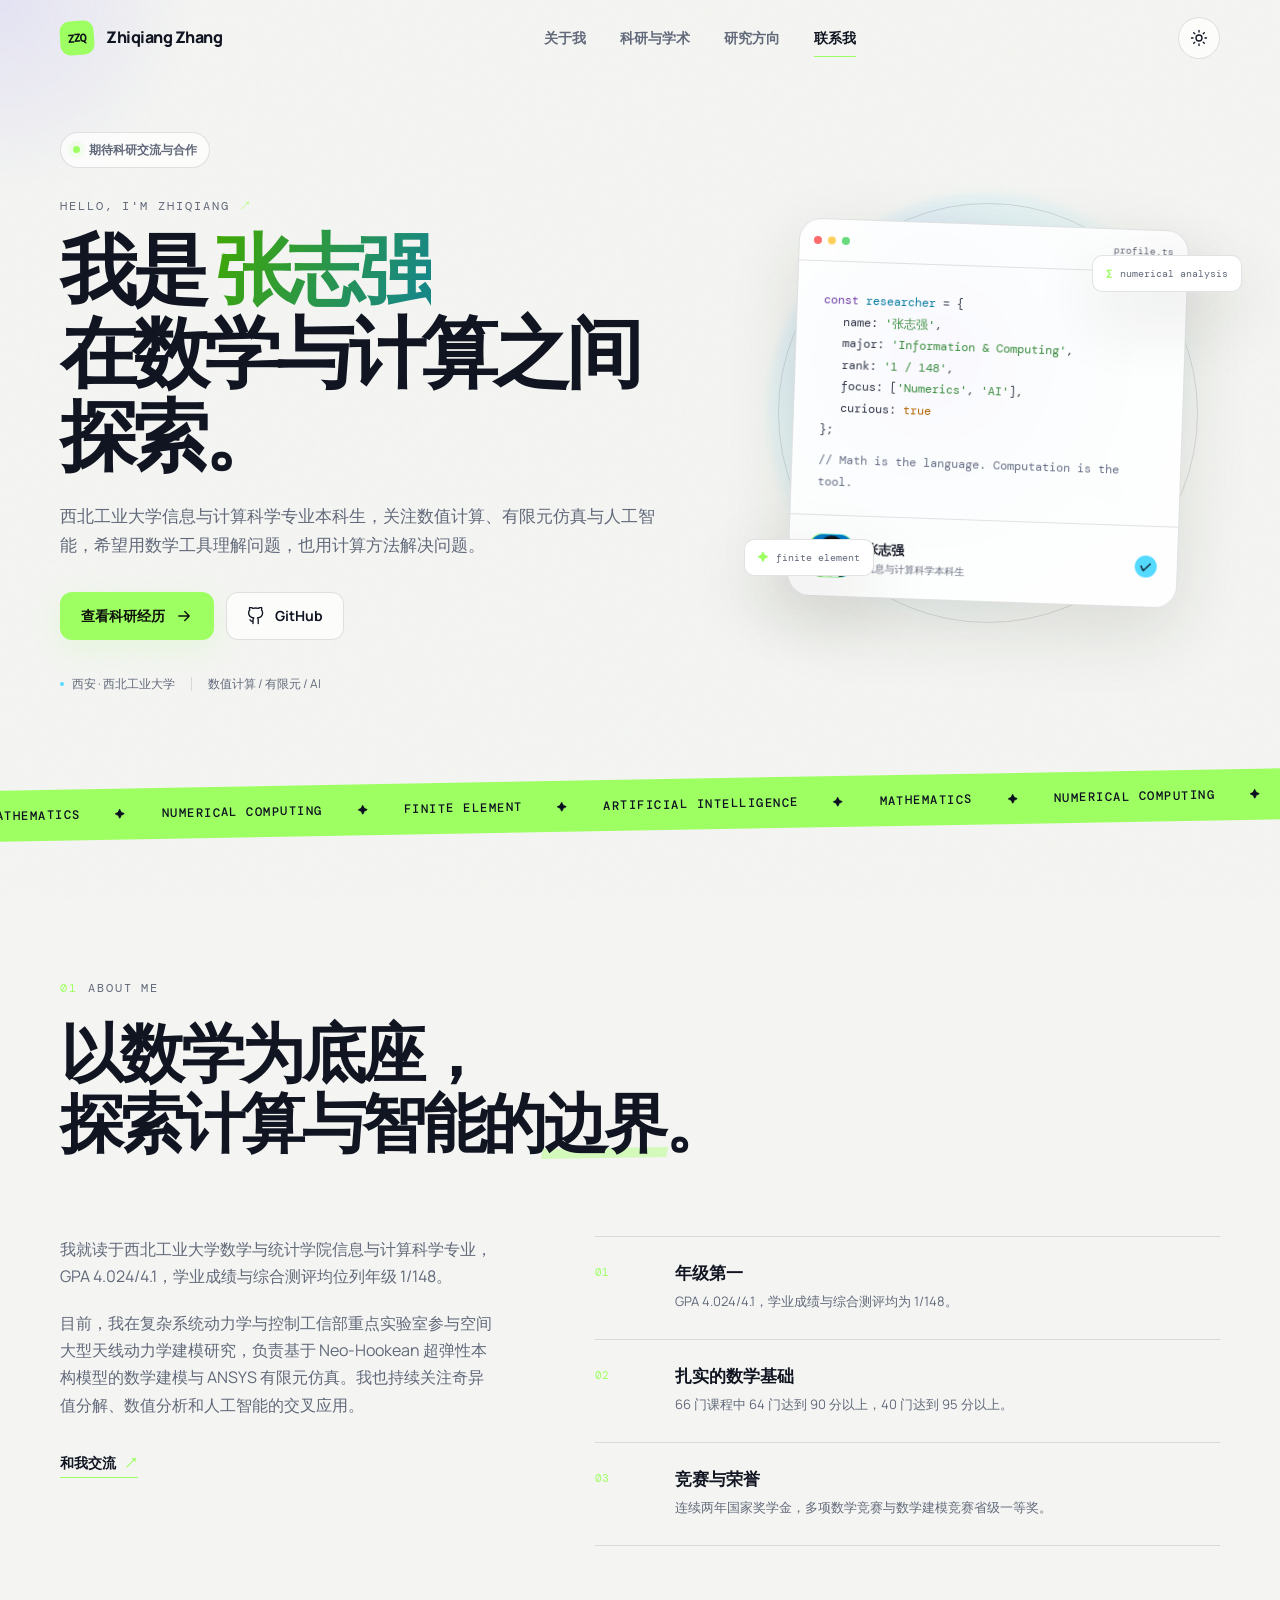
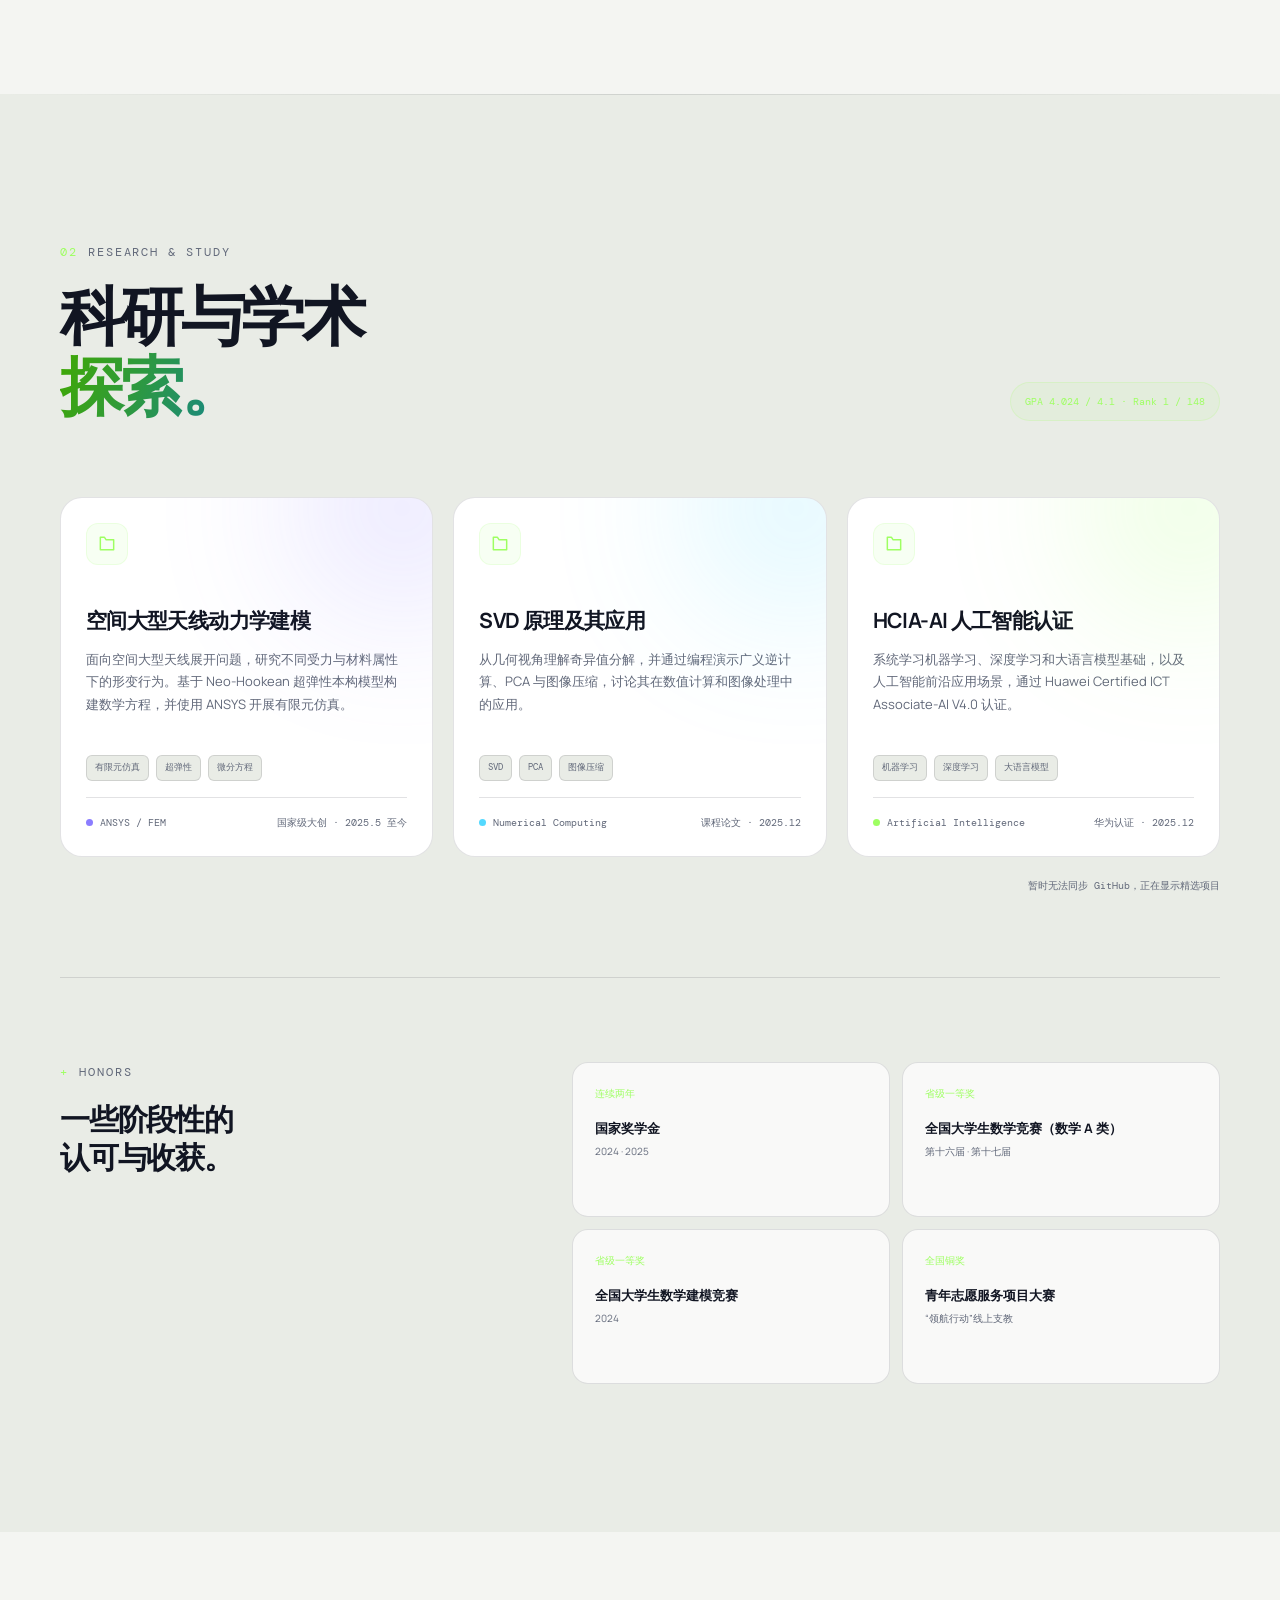
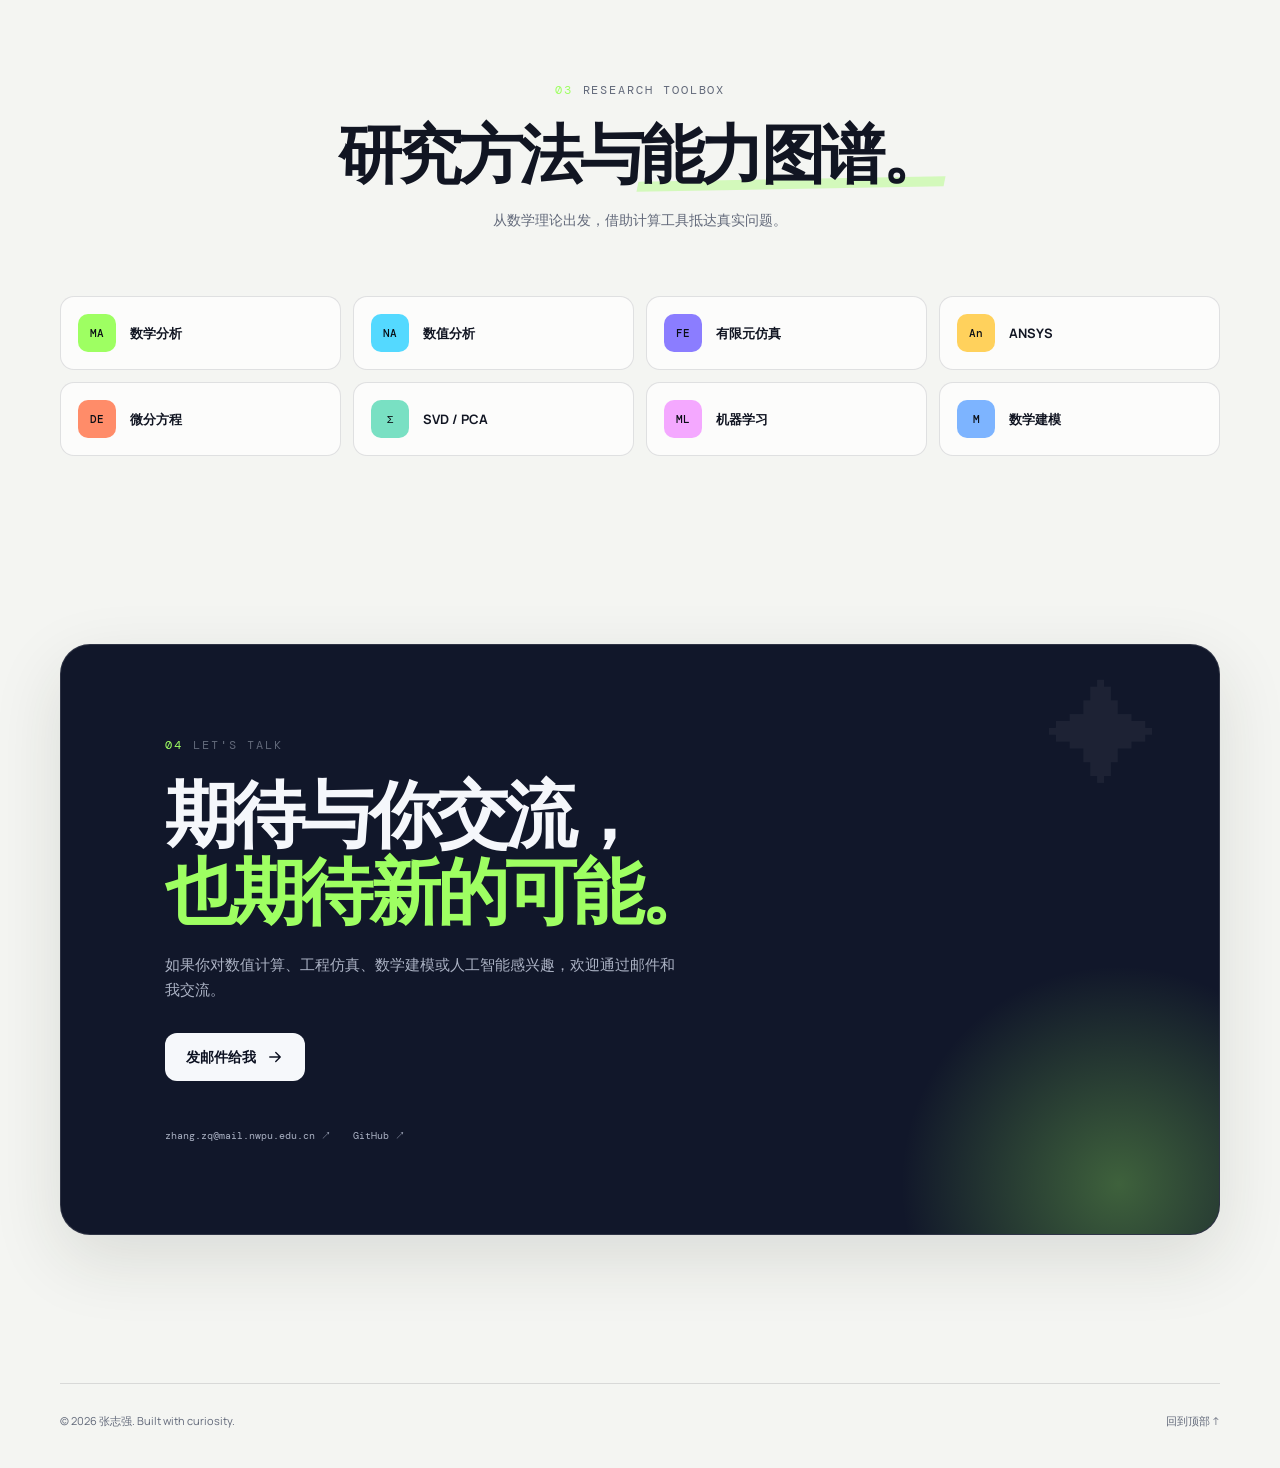
==== standalone.html @ 304f9591 "Create personal GitHub Pages site" ====
<!doctype html>
<html lang="zh-CN">
  <head>
    <meta charset="UTF-8" />
    <meta name="viewport" content="width=device-width, initial-scale=1.0, viewport-fit=cover" />
    <meta name="description" content="开发者个人主页与开源项目展示" />
    <meta name="theme-color" content="#0b1020" />
    <meta name="apple-mobile-web-app-capable" content="yes" />
    <meta name="apple-mobile-web-app-status-bar-style" content="black-translucent" />
    <meta name="apple-mobile-web-app-title" content="张志强" />
    <title>你的名字 · Developer</title>
    <link rel="icon" href="[data-uri]" type="image/svg+xml" />
    <link rel="apple-touch-icon" href="[data-uri]" />
    <link rel="preconnect" href="https://fonts.googleapis.com" />
    <link rel="preconnect" href="https://fonts.gstatic.com" crossorigin />
    <link
      href="https://fonts.googleapis.com/css2?family=DM+Mono:wght@400;500&family=Manrope:wght@400;500;600;700;800&display=swap"
      rel="stylesheet"
    />
    <style>
:root {
  --bg: #090c16;
  --bg-soft: #0e1220;
  --surface: rgba(19, 24, 41, 0.72);
  --surface-solid: #131829;
  --surface-hover: #191f34;
  --text: #f4f6fb;
  --muted: #959db1;
  --line: rgba(255, 255, 255, 0.1);
  --accent: #9eff62;
  --accent-2: #8b7dff;
  --accent-3: #54d9ff;
  --header: rgba(9, 12, 22, 0.76);
  --shadow: 0 24px 70px rgba(0, 0, 0, 0.34);
  --radius: 22px;
  --font: "Manrope", "PingFang SC", "Microsoft YaHei", sans-serif;
  --mono: "DM Mono", "SFMono-Regular", Consolas, monospace;
}

html[data-theme="light"] {
  --bg: #f4f5f2;
  --bg-soft: #e9ece6;
  --surface: rgba(255, 255, 255, 0.7);
  --surface-solid: #fff;
  --surface-hover: #f7f8f5;
  --text: #111522;
  --muted: #62697a;
  --line: rgba(17, 21, 34, 0.12);
  --header: rgba(244, 245, 242, 0.8);
  --shadow: 0 24px 70px rgba(29, 38, 28, 0.12);
}

* {
  box-sizing: border-box;
}

html {
  scroll-behavior: smooth;
  scroll-padding-top: 90px;
}

body {
  margin: 0;
  min-height: 100vh;
  min-height: 100dvh;
  color: var(--text);
  background: var(--bg);
  font-family: var(--font);
  line-height: 1.7;
  overflow-x: hidden;
  transition: background 0.35s ease, color 0.35s ease;
}

::selection {
  color: #0a0d13;
  background: var(--accent);
}

a {
  color: inherit;
  text-decoration: none;
}

button,
a {
  -webkit-tap-highlight-color: transparent;
  touch-action: manipulation;
}

button {
  font: inherit;
}

svg {
  fill: none;
  stroke: currentColor;
  stroke-linecap: round;
  stroke-linejoin: round;
  stroke-width: 1.8;
}

.shell {
  width: min(1160px, calc(100% - 48px));
  margin-inline: auto;
}

.sr-only {
  position: absolute;
  width: 1px;
  height: 1px;
  padding: 0;
  margin: -1px;
  overflow: hidden;
  clip: rect(0, 0, 0, 0);
  white-space: nowrap;
  border: 0;
}

.skip-link {
  position: fixed;
  top: -100px;
  left: 20px;
  z-index: 999;
  padding: 10px 16px;
  color: #0b1020;
  background: var(--accent);
  border-radius: 8px;
  transition: top 0.2s;
}

.skip-link:focus {
  top: 20px;
}

.page-noise {
  position: fixed;
  z-index: -2;
  inset: 0;
  opacity: 0.025;
  pointer-events: none;
  background-image: url("data:image/svg+xml,%3Csvg viewBox='0 0 180 180' xmlns='http://www.w3.org/2000/svg'%3E%3Cfilter id='n'%3E%3CfeTurbulence type='fractalNoise' baseFrequency='.9' numOctaves='3' stitchTiles='stitch'/%3E%3C/filter%3E%3Crect width='100%25' height='100%25' filter='url(%23n)' opacity='.8'/%3E%3C/svg%3E");
}

.cursor-glow {
  position: fixed;
  z-index: -1;
  width: 420px;
  height: 420px;
  pointer-events: none;
  border-radius: 50%;
  opacity: 0.15;
  background: radial-gradient(circle, var(--accent-2), transparent 66%);
  filter: blur(8px);
  transform: translate(-50%, -50%);
  transition: opacity 0.3s;
}

.site-header {
  position: fixed;
  z-index: 100;
  top: 0;
  right: 0;
  left: 0;
  border-bottom: 1px solid transparent;
  transition: border 0.25s, background 0.25s, backdrop-filter 0.25s;
}

.site-header.scrolled {
  background: var(--header);
  border-color: var(--line);
  -webkit-backdrop-filter: blur(18px);
  backdrop-filter: blur(18px);
}

.nav {
  display: flex;
  align-items: center;
  height: calc(76px + env(safe-area-inset-top));
  padding-top: env(safe-area-inset-top);
}

.brand {
  display: inline-flex;
  gap: 12px;
  align-items: center;
  font-weight: 800;
  letter-spacing: -0.03em;
}

.brand-mark {
  display: grid;
  width: 34px;
  height: 34px;
  color: #0c1117;
  background: var(--accent);
  border-radius: 10px;
  place-items: center;
  font-family: var(--mono);
  font-size: 11px;
  letter-spacing: -0.07em;
  transform: rotate(-4deg);
}

.nav-links {
  display: flex;
  gap: 34px;
  margin: auto;
  color: var(--muted);
  font-size: 14px;
  font-weight: 600;
}

.nav-links a {
  position: relative;
  transition: color 0.2s;
}

.nav-links a::after {
  position: absolute;
  right: 0;
  bottom: -7px;
  left: 0;
  height: 1px;
  content: "";
  background: var(--accent);
  transform: scaleX(0);
  transform-origin: right;
  transition: transform 0.25s;
}

.nav-links a:hover,
.nav-links a.active {
  color: var(--text);
}

.nav-links a:hover::after,
.nav-links a.active::after {
  transform: scaleX(1);
  transform-origin: left;
}

.theme-toggle,
.menu-toggle {
  display: grid;
  width: 42px;
  height: 42px;
  color: var(--text);
  cursor: pointer;
  background: var(--surface);
  border: 1px solid var(--line);
  border-radius: 50%;
  place-items: center;
}

.theme-toggle svg {
  width: 18px;
}

.theme-toggle .sun,
html[data-theme="light"] .theme-toggle .moon {
  display: none;
}

html[data-theme="light"] .theme-toggle .sun {
  display: block;
}

.menu-toggle {
  display: none;
}

.hero {
  display: grid;
  grid-template-columns: 1.14fr 0.86fr;
  gap: 80px;
  align-items: center;
  min-height: 780px;
  padding-top: 120px;
  padding-bottom: 74px;
}

.availability {
  display: inline-flex;
  gap: 9px;
  align-items: center;
  padding: 7px 12px;
  color: var(--muted);
  background: var(--surface);
  border: 1px solid var(--line);
  border-radius: 999px;
  font-size: 12px;
}

.availability span {
  width: 7px;
  height: 7px;
  background: var(--accent);
  border-radius: 50%;
  box-shadow: 0 0 0 5px rgba(158, 255, 98, 0.1);
  animation: pulse 2s infinite;
}

.availability strong {
  font-weight: 600;
}

.eyebrow,
.section-kicker {
  display: flex;
  gap: 10px;
  align-items: center;
  margin: 28px 0 11px;
  color: var(--muted);
  font-family: var(--mono);
  font-size: 12px;
  letter-spacing: 0.16em;
}

.eyebrow span {
  color: var(--accent);
}

.hero h1 {
  max-width: 760px;
  margin: 0;
  font-size: clamp(50px, 6vw, 82px);
  line-height: 1.08;
  letter-spacing: -0.062em;
}

.gradient-text {
  color: transparent;
  background: linear-gradient(110deg, var(--accent), #d6ffbb 44%, var(--accent-3));
  -webkit-background-clip: text;
  background-clip: text;
}

html[data-theme="light"] .gradient-text {
  background-image: linear-gradient(110deg, #41a900, #178786 92%);
}

.hero-intro {
  max-width: 620px;
  margin: 26px 0 32px;
  color: var(--muted);
  font-size: 17px;
}

.hero-actions {
  display: flex;
  gap: 12px;
  flex-wrap: wrap;
}

.button {
  display: inline-flex;
  gap: 10px;
  align-items: center;
  justify-content: center;
  min-height: 48px;
  padding: 0 20px;
  border: 1px solid transparent;
  border-radius: 12px;
  font-size: 14px;
  font-weight: 700;
  transition: transform 0.2s, border 0.2s, background 0.2s, box-shadow 0.2s;
}

.button svg {
  width: 18px;
}

.button:hover {
  transform: translateY(-2px);
}

.button.primary {
  color: #0d130b;
  background: var(--accent);
  box-shadow: 0 8px 28px rgba(158, 255, 98, 0.16);
}

.button.primary:hover {
  box-shadow: 0 12px 35px rgba(158, 255, 98, 0.25);
}

.button.ghost {
  background: var(--surface);
  border-color: var(--line);
}

.button.ghost:hover {
  background: var(--surface-hover);
  border-color: rgba(158, 255, 98, 0.35);
}

.placeholder-link {
  pointer-events: none;
  opacity: 0.56;
}

.optional-label {
  font-size: 9px;
  font-weight: 500;
}

.hero-meta {
  display: flex;
  gap: 16px;
  align-items: center;
  margin-top: 34px;
  color: var(--muted);
  font-size: 12px;
}

.hero-meta > span:first-child {
  display: inline-flex;
  gap: 8px;
  align-items: center;
}

.meta-dot {
  width: 4px;
  height: 4px;
  background: var(--accent-3);
  border-radius: 50%;
}

.meta-divider {
  width: 1px;
  height: 14px;
  background: var(--line);
}

.hero-visual {
  position: relative;
  display: grid;
  min-height: 490px;
  place-items: center;
}

.hero-visual::before {
  position: absolute;
  z-index: -2;
  width: 440px;
  height: 440px;
  content: "";
  background: radial-gradient(circle at 38% 38%, rgba(139, 125, 255, 0.35), rgba(84, 217, 255, 0.1) 42%, transparent 70%);
  border-radius: 50%;
  filter: blur(4px);
}

.orbit {
  position: absolute;
  z-index: -1;
  border: 1px solid var(--line);
  border-radius: 50%;
}

.orbit::after {
  position: absolute;
  width: 8px;
  height: 8px;
  content: "";
  background: var(--accent);
  border-radius: 50%;
  box-shadow: 0 0 16px var(--accent);
}

.orbit-one {
  width: 420px;
  height: 420px;
  animation: orbit 18s linear infinite;
}

.orbit-one::after {
  top: 47px;
  left: 69px;
}

.orbit-two {
  width: 340px;
  height: 340px;
  border-style: dashed;
  animation: orbit 24s linear infinite reverse;
}

.orbit-two::after {
  right: 30px;
  bottom: 76px;
  background: var(--accent-3);
  box-shadow: 0 0 16px var(--accent-3);
}

.profile-card {
  width: min(390px, 90%);
  overflow: hidden;
  background: rgba(14, 18, 32, 0.84);
  border: 1px solid rgba(255, 255, 255, 0.14);
  border-radius: 22px;
  box-shadow: var(--shadow);
  transform: rotate(2deg);
  -webkit-backdrop-filter: blur(20px);
  backdrop-filter: blur(20px);
  transition: transform 0.35s ease;
}

html[data-theme="light"] .profile-card {
  background: rgba(255, 255, 255, 0.88);
  border-color: var(--line);
}

.profile-card:hover {
  transform: rotate(0) translateY(-6px);
}

.window-bar {
  display: flex;
  gap: 6px;
  align-items: center;
  height: 42px;
  padding: 0 14px;
  border-bottom: 1px solid var(--line);
}

.window-bar span {
  width: 8px;
  height: 8px;
  background: #ff6b6b;
  border-radius: 50%;
}

.window-bar span:nth-child(2) { background: #ffd15c; }
.window-bar span:nth-child(3) { background: #69db7c; }

.window-bar small {
  margin-left: auto;
  color: var(--muted);
  font-family: var(--mono);
  font-size: 10px;
}

.code-card {
  padding: 28px 26px 22px;
  color: #d8dcea;
  font-family: var(--mono);
  font-size: 12px;
  line-height: 1.8;
}

html[data-theme="light"] .code-card { color: #303747; }
.code-card p { margin: 0; }
.code-card .indent { padding-left: 20px; }
.code-purple { color: #c49cff; }
.code-blue { color: #76d5ff; }
.code-green { color: #9effa1; }
.code-orange { color: #ffbc75; }
html[data-theme="light"] .code-purple { color: #7041a8; }
html[data-theme="light"] .code-blue { color: #047a9d; }
html[data-theme="light"] .code-green { color: #388a3b; }
html[data-theme="light"] .code-orange { color: #b46300; }
.code-comment { padding-top: 9px; color: #687086; }

.card-profile {
  display: grid;
  grid-template-columns: auto 1fr auto;
  gap: 12px;
  align-items: center;
  padding: 18px 20px;
  background: rgba(255, 255, 255, 0.035);
  border-top: 1px solid var(--line);
}

.avatar {
  display: grid;
  width: 44px;
  height: 44px;
  color: #0b1020;
  background: linear-gradient(135deg, var(--accent), var(--accent-3));
  border-radius: 13px;
  place-items: center;
  font-family: var(--mono);
  font-size: 12px;
  font-weight: 500;
}

.avatar.portrait {
  display: block;
  object-fit: cover;
  object-position: center 20%;
  border: 1px solid rgba(255, 255, 255, 0.15);
}

.card-profile strong,
.card-profile span {
  display: block;
}

.card-profile strong { font-size: 13px; }
.card-profile span { color: var(--muted); font-size: 10px; }

.verified {
  display: grid;
  width: 22px;
  height: 22px;
  color: #091016;
  background: var(--accent-3);
  border-radius: 50%;
  place-items: center;
  font-size: 12px;
  font-weight: 800;
}

.floating-chip {
  position: absolute;
  display: inline-flex;
  gap: 8px;
  align-items: center;
  padding: 9px 13px;
  color: var(--muted);
  background: var(--surface-solid);
  border: 1px solid var(--line);
  border-radius: 10px;
  box-shadow: var(--shadow);
  font-family: var(--mono);
  font-size: 10px;
  animation: float 4s ease-in-out infinite;
}

.floating-chip b { color: var(--accent); }
.chip-one { top: 87px; right: -22px; }
.chip-two { bottom: 82px; left: -12px; animation-delay: -2s; }

.ticker {
  overflow: hidden;
  padding: 15px 0;
  color: #0b1020;
  background: var(--accent);
  transform: rotate(-1deg) scale(1.02);
}

.ticker-track {
  display: flex;
  gap: 34px;
  width: max-content;
  align-items: center;
  font-family: var(--mono);
  font-size: 12px;
  font-weight: 500;
  letter-spacing: 0.11em;
  animation: ticker 28s linear infinite;
}

.ticker-track i { font-size: 10px; font-style: normal; }

.section {
  padding-top: 148px;
  padding-bottom: 148px;
}

.section-kicker {
  margin: 0 0 18px;
}

.section-kicker span {
  color: var(--accent);
}

.section-heading h2 {
  margin: 0;
  font-size: clamp(38px, 5vw, 66px);
  line-height: 1.1;
  letter-spacing: -0.055em;
}

.accent-underline {
  position: relative;
  z-index: 0;
  white-space: nowrap;
}

.accent-underline::after {
  position: absolute;
  z-index: -1;
  right: -2px;
  bottom: 7px;
  left: -2px;
  height: 10px;
  content: "";
  background: var(--accent);
  opacity: 0.38;
  transform: skewX(-12deg) rotate(-1deg);
}

.about-grid {
  display: grid;
  grid-template-columns: 0.82fr 1.18fr;
  gap: 100px;
  align-items: start;
  margin-top: 78px;
}

.about-copy p {
  margin: 0 0 20px;
  color: var(--muted);
  font-size: 16px;
}

.text-link {
  display: inline-flex;
  gap: 8px;
  padding-bottom: 3px;
  margin-top: 12px;
  border-bottom: 1px solid var(--accent);
  font-size: 14px;
  font-weight: 700;
}

.text-link span {
  color: var(--accent);
  transition: transform 0.2s;
}

.text-link:hover span { transform: translate(2px, -2px); }

.values article {
  display: grid;
  grid-template-columns: 58px 1fr;
  gap: 22px;
  padding: 26px 0;
  border-top: 1px solid var(--line);
}

.values article:last-child { border-bottom: 1px solid var(--line); }
.values article > span { color: var(--accent); font-family: var(--mono); font-size: 11px; }
.values h3 { margin: -4px 0 3px; font-size: 17px; }
.values p { margin: 0; color: var(--muted); font-size: 13px; }

.work {
  position: relative;
  background: var(--bg-soft);
}

.work::before {
  position: absolute;
  top: 0;
  right: 0;
  left: 0;
  height: 1px;
  content: "";
  background: linear-gradient(90deg, transparent, var(--line), transparent);
}

.work-heading {
  display: flex;
  justify-content: space-between;
  align-items: end;
}

.academic-badge {
  padding: 10px 14px;
  color: var(--accent);
  background: rgba(158, 255, 98, 0.07);
  border: 1px solid rgba(158, 255, 98, 0.18);
  border-radius: 999px;
  font-family: var(--mono);
  font-size: 10px;
  white-space: nowrap;
}

.projects-grid {
  display: grid;
  grid-template-columns: repeat(12, 1fr);
  gap: 20px;
  margin-top: 76px;
}

.project-card {
  position: relative;
  display: flex;
  grid-column: span 4;
  min-height: 360px;
  flex-direction: column;
  overflow: hidden;
  padding: 25px;
  background: var(--surface-solid);
  border: 1px solid var(--line);
  border-radius: var(--radius);
  transition: transform 0.3s, border-color 0.3s, box-shadow 0.3s;
}

.project-card::before {
  position: absolute;
  width: 200px;
  height: 200px;
  top: -90px;
  right: -70px;
  content: "";
  background: var(--card-glow, var(--accent-2));
  border-radius: 50%;
  filter: blur(80px);
  opacity: 0.22;
  transition: opacity 0.3s, transform 0.3s;
}

.project-card:hover {
  border-color: rgba(158, 255, 98, 0.3);
  box-shadow: 0 26px 50px rgba(0, 0, 0, 0.18);
  transform: translateY(-7px);
}

.project-card:hover::before { opacity: 0.38; transform: scale(1.15); }

.project-top {
  display: flex;
  justify-content: space-between;
  align-items: center;
}

.folder-icon {
  display: grid;
  width: 42px;
  height: 42px;
  color: var(--accent);
  background: rgba(158, 255, 98, 0.08);
  border: 1px solid rgba(158, 255, 98, 0.14);
  border-radius: 12px;
  place-items: center;
}

.folder-icon svg { width: 20px; }
.project-links { display: flex; gap: 8px; }
.project-links a {
  display: grid;
  width: 34px;
  height: 34px;
  color: var(--muted);
  border: 1px solid var(--line);
  border-radius: 9px;
  place-items: center;
  transition: color 0.2s, border 0.2s;
}
.project-links a:hover { color: var(--accent); border-color: var(--accent); }
.project-links svg { width: 15px; }
.project-card h3 { margin: 38px 0 10px; font-size: 21px; letter-spacing: -0.03em; }
.project-card > p { margin: 0; color: var(--muted); font-size: 13px; line-height: 1.7; }
.project-tags { display: flex; gap: 7px; flex-wrap: wrap; margin-top: auto; padding-top: 28px; }
.project-tags span { padding: 4px 8px; color: var(--muted); background: var(--bg-soft); border: 1px solid var(--line); border-radius: 6px; font-family: var(--mono); font-size: 9px; }
.project-foot { display: flex; justify-content: space-between; align-items: center; padding-top: 16px; margin-top: 16px; color: var(--muted); border-top: 1px solid var(--line); font-family: var(--mono); font-size: 10px; }
.language { display: inline-flex; gap: 7px; align-items: center; }
.language i { width: 7px; height: 7px; background: var(--card-glow); border-radius: 50%; }
.stars { display: inline-flex; gap: 5px; align-items: center; }
.stars svg { width: 12px; }
.projects-status { min-height: 20px; margin: 20px 0 0; color: var(--muted); font-family: var(--mono); font-size: 10px; text-align: right; }

.honors {
  display: grid;
  grid-template-columns: 0.8fr 1.2fr;
  gap: 80px;
  padding-top: 84px;
  margin-top: 80px;
  border-top: 1px solid var(--line);
}

.honors-intro h3 {
  margin: 0;
  font-size: 30px;
  line-height: 1.25;
  letter-spacing: -0.04em;
}

.honors-list {
  display: grid;
  grid-template-columns: repeat(2, 1fr);
  gap: 12px;
}

.honors-list article {
  min-height: 155px;
  padding: 22px;
  background: var(--surface);
  border: 1px solid var(--line);
  border-radius: 16px;
  transition: border 0.2s, transform 0.2s;
}

.honors-list article:hover {
  border-color: rgba(158, 255, 98, 0.3);
  transform: translateY(-3px);
}

.honors-list b,
.honors-list span,
.honors-list small {
  display: block;
}

.honors-list b {
  color: var(--accent);
  font-family: var(--mono);
  font-size: 10px;
  font-weight: 500;
}

.honors-list span {
  margin-top: 15px;
  font-size: 13px;
  font-weight: 700;
}

.honors-list small {
  margin-top: 4px;
  color: var(--muted);
  font-size: 10px;
}

.centered { text-align: center; }
.centered .section-kicker { justify-content: center; }
.centered > p:last-child { margin: 20px 0 0; color: var(--muted); font-size: 14px; }
.stack-grid { display: grid; grid-template-columns: repeat(4, 1fr); gap: 12px; margin-top: 64px; }
.stack-item {
  display: flex;
  gap: 14px;
  align-items: center;
  padding: 17px;
  background: var(--surface);
  border: 1px solid var(--line);
  border-radius: 14px;
  transition: transform 0.2s, border 0.2s;
}
.stack-item:hover { border-color: var(--item-color); transform: translateY(-3px); }
.stack-mark { display: grid; width: 38px; height: 38px; color: #0a0e15; background: var(--item-color); border-radius: 10px; place-items: center; font-family: var(--mono); font-size: 11px; font-weight: 500; }
.stack-item span:last-child { font-size: 13px; font-weight: 700; }

.contact { padding-top: 40px; }
.contact-card {
  position: relative;
  overflow: hidden;
  padding: 90px 9%;
  color: #f5f7fb;
  background: #11172a;
  border: 1px solid rgba(255, 255, 255, 0.12);
  border-radius: 30px;
  box-shadow: var(--shadow);
}
.contact-card::before { position: absolute; right: -130px; bottom: -180px; width: 460px; height: 460px; content: ""; background: radial-gradient(circle, rgba(158, 255, 98, 0.32), transparent 67%); }
.contact-card::after { position: absolute; top: 34px; right: 50px; width: 120px; height: 120px; content: "✦"; color: rgba(255, 255, 255, 0.05); font-size: 110px; line-height: 1; }
.contact-card > * { position: relative; z-index: 1; }
.contact-card h2 { max-width: 750px; margin: 0; font-size: clamp(42px, 6vw, 72px); line-height: 1.07; letter-spacing: -0.058em; }
.contact-card h2 span { color: var(--accent); }
.contact-card > p:not(.section-kicker) { max-width: 510px; margin: 24px 0 30px; color: #abb2c4; font-size: 15px; }
.button.light { color: #0b1020; background: #f6f8fb; }
.button.light:hover { background: var(--accent); }
.social-links { display: flex; gap: 22px; margin-top: 46px; color: #abb2c4; font-family: var(--mono); font-size: 10px; }
.social-links a:hover { color: var(--accent); }

.footer { display: flex; justify-content: space-between; padding-top: 28px; padding-bottom: calc(38px + env(safe-area-inset-bottom)); color: var(--muted); border-top: 1px solid var(--line); font-size: 11px; }
.footer p { margin: 0; }
.footer a:hover { color: var(--accent); }

.reveal { opacity: 0; transform: translateY(24px); transition: opacity 0.7s ease, transform 0.7s ease; }
.reveal.visible { opacity: 1; transform: translateY(0); }

@keyframes pulse { 50% { box-shadow: 0 0 0 8px rgba(158, 255, 98, 0); } }
@keyframes orbit { to { transform: rotate(360deg); } }
@keyframes float { 50% { transform: translateY(-10px); } }
@keyframes ticker { to { transform: translateX(-50%); } }

@media (max-width: 960px) {
  .hero { grid-template-columns: 1fr; gap: 20px; padding-top: 160px; }
  .hero-copy { max-width: 760px; }
  .hero-visual { min-height: 530px; }
  .chip-one { right: 5%; }
  .chip-two { left: 7%; }
  .about-grid { grid-template-columns: 1fr; gap: 48px; }
  .project-card { grid-column: span 6; }
  .project-card:last-child { grid-column: 4 / span 6; }
  .stack-grid { grid-template-columns: repeat(2, 1fr); }
  .honors { grid-template-columns: 1fr; gap: 40px; }
}

@media (max-width: 720px) {
  .shell { width: min(100% - 32px, 1160px); }
  .section { padding-top: 100px; padding-bottom: 100px; }
  .brand-text { display: none; }
  .menu-toggle { position: relative; display: grid; margin-left: auto; margin-right: 10px; border-radius: 12px; }
  .menu-toggle span:not(.sr-only) { position: absolute; width: 16px; height: 1px; background: currentColor; transition: transform 0.25s; }
  .menu-toggle span:first-child { transform: translateY(-3px); }
  .menu-toggle span:nth-child(2) { transform: translateY(3px); }
  .menu-toggle[aria-expanded="true"] span:first-child { transform: rotate(45deg); }
  .menu-toggle[aria-expanded="true"] span:nth-child(2) { transform: rotate(-45deg); }
  .nav-links {
    position: absolute;
    top: calc(68px + env(safe-area-inset-top));
    right: 16px;
    left: 16px;
    display: grid;
    gap: 0;
    padding: 12px;
    visibility: hidden;
    background: var(--surface-solid);
    border: 1px solid var(--line);
    border-radius: 16px;
    box-shadow: var(--shadow);
    opacity: 0;
    transform: translateY(-8px);
    transition: opacity 0.2s, transform 0.2s, visibility 0.2s;
  }
  .nav-links.open { visibility: visible; opacity: 1; transform: translateY(0); }
  .nav-links a { padding: 10px 12px; }
  .nav-links a::after { display: none; }
  .hero { min-height: auto; padding-top: 132px; padding-bottom: 70px; }
  .hero h1 { font-size: clamp(43px, 13vw, 64px); }
  .hero-intro { font-size: 15px; }
  .hero-meta { align-items: flex-start; flex-direction: column; gap: 6px; }
  .meta-divider { display: none; }
  .hero-visual { min-height: 460px; }
  .hero-visual::before, .orbit-one { width: 360px; height: 360px; }
  .orbit-two { width: 290px; height: 290px; }
  .floating-chip { display: none; }
  .ticker { transform: rotate(-1.5deg) scale(1.04); }
  .work-heading { align-items: flex-start; flex-direction: column; gap: 28px; }
  .projects-grid { margin-top: 50px; }
  .project-card,
  .project-card:last-child { grid-column: 1 / -1; min-height: 330px; }
  .honors { padding-top: 60px; margin-top: 60px; }
  .honors-list { grid-template-columns: 1fr; }
  .contact-card { padding: 66px 28px; border-radius: 22px; }
  .social-links { flex-wrap: wrap; }
}

@media (max-width: 440px) {
  .hero-actions .button { width: 100%; }
  .hero-visual { min-height: 420px; }
  .hero-visual::before, .orbit-one { width: 310px; height: 310px; }
  .orbit-two { width: 260px; height: 260px; }
  .profile-card { width: 100%; }
  .code-card { padding: 23px 18px; font-size: 10px; }
  .about-grid { margin-top: 50px; }
  .stack-grid { grid-template-columns: 1fr; }
  .contact-card h2 { font-size: 40px; }
  .footer { align-items: flex-start; flex-direction: column; gap: 8px; }
}

@media (max-width: 360px) {
  .shell { width: calc(100% - 24px); }
  .hero { padding-top: 120px; }
  .hero h1 { font-size: 39px; }
  .profile-card { transform: none; }
  .contact-card { padding-inline: 22px; }
  .social-links a { overflow-wrap: anywhere; }
}

@media (prefers-reduced-motion: reduce) {
  *, *::before, *::after { scroll-behavior: auto !important; animation-duration: 0.01ms !important; animation-iteration-count: 1 !important; transition-duration: 0.01ms !important; }
  .reveal { opacity: 1; transform: none; }
  .cursor-glow { display: none; }
}

    </style>
    <script>
/*
 * 个人资料配置
 * GitHub 账号链接与公开仓库展示由 githubUsername 控制。
 */
window.PROFILE = {
  name: "张志强",
  shortName: "Zhiqiang Zhang",
  initials: "ZZQ",
  role: "信息与计算科学本科生",
  heroLine: "在数学与计算之间探索。",
  bio: "西北工业大学信息与计算科学专业本科生，关注数值计算、有限元仿真与人工智能，希望用数学工具理解问题，也用计算方法解决问题。",
  status: "期待科研交流与合作",
  location: "西安 · 西北工业大学",
  focus: "数值计算 / 有限元 / AI",
  about1: "我就读于西北工业大学数学与统计学院信息与计算科学专业，GPA 4.024/4.1，学业成绩与综合测评均位列年级 1/148。",
  about2: "目前，我在复杂系统动力学与控制工信部重点实验室参与空间大型天线动力学建模研究，负责基于 Neo-Hookean 超弹性本构模型的数学建模与 ANSYS 有限元仿真。我也持续关注奇异值分解、数值分析和人工智能的交叉应用。",
  contactText: "如果你对数值计算、工程仿真、数学建模或人工智能感兴趣，欢迎通过邮件和我交流。",

  githubUsername: "Pexcci",
  email: "zhang.zq@mail.nwpu.edu.cn",
  links: {
    blog: "#",
    social: "#"
  },

  featuredProjects: [
    {
      name: "空间大型天线动力学建模",
      description: "面向空间大型天线展开问题，研究不同受力与材料属性下的形变行为。基于 Neo-Hookean 超弹性本构模型构建数学方程，并使用 ANSYS 开展有限元仿真。",
      language: "ANSYS / FEM",
      url: "#",
      homepage: "#",
      topics: ["有限元仿真", "超弹性", "微分方程"],
      meta: "国家级大创 · 2025.5 至今",
      accent: "violet"
    },
    {
      name: "SVD 原理及其应用",
      description: "从几何视角理解奇异值分解，并通过编程演示广义逆计算、PCA 与图像压缩，讨论其在数值计算和图像处理中的应用。",
      language: "Numerical Computing",
      url: "#",
      homepage: "#",
      topics: ["SVD", "PCA", "图像压缩"],
      meta: "课程论文 · 2025.12",
      accent: "cyan"
    },
    {
      name: "HCIA-AI 人工智能认证",
      description: "系统学习机器学习、深度学习和大语言模型基础，以及人工智能前沿应用场景，通过 Huawei Certified ICT Associate-AI V4.0 认证。",
      language: "Artificial Intelligence",
      url: "#",
      homepage: "#",
      topics: ["机器学习", "深度学习", "大语言模型"],
      meta: "华为认证 · 2025.12",
      accent: "lime"
    }
  ],

  stack: [
    { name: "数学分析", mark: "MA", color: "#9eff62" },
    { name: "数值分析", mark: "NA", color: "#54d9ff" },
    { name: "有限元仿真", mark: "FE", color: "#8b7dff" },
    { name: "ANSYS", mark: "An", color: "#ffd15c" },
    { name: "微分方程", mark: "DE", color: "#ff8c69" },
    { name: "SVD / PCA", mark: "Σ", color: "#79e0c3" },
    { name: "机器学习", mark: "ML", color: "#f4a8ff" },
    { name: "数学建模", mark: "M", color: "#7db4ff" }
  ]
};

    </script>
  </head>
  <body>
    <a class="skip-link" href="#main">跳到主要内容</a>
    <div class="page-noise" aria-hidden="true"></div>
    <div class="cursor-glow" aria-hidden="true"></div>

    <header class="site-header" id="top">
      <nav class="nav shell" aria-label="主导航">
        <a class="brand" href="#top" aria-label="返回首页">
          <span class="brand-mark" data-profile="initials">YN</span>
          <span class="brand-text" data-profile="shortName">Your Name</span>
        </a>

        <button class="menu-toggle" type="button" aria-expanded="false" aria-controls="nav-links">
          <span></span><span></span>
          <span class="sr-only">打开菜单</span>
        </button>

        <div class="nav-links" id="nav-links">
          <a href="#about">关于我</a>
          <a href="#work">科研与学术</a>
          <a href="#stack">研究方向</a>
          <a href="#contact">联系我</a>
        </div>

        <button class="theme-toggle" type="button" aria-label="切换深浅色模式" title="切换主题">
          <svg class="sun" viewBox="0 0 24 24" aria-hidden="true">
            <circle cx="12" cy="12" r="4"></circle>
            <path d="M12 2v2M12 20v2M4.93 4.93l1.42 1.42M17.66 17.66l1.41 1.41M2 12h2M20 12h2M4.93 19.07l1.42-1.42M17.66 6.34l1.41-1.41"></path>
          </svg>
          <svg class="moon" viewBox="0 0 24 24" aria-hidden="true">
            <path d="M21 12.8A9 9 0 1 1 11.2 3 7 7 0 0 0 21 12.8Z"></path>
          </svg>
        </button>
      </nav>
    </header>

    <main id="main">
      <section class="hero shell">
        <div class="hero-copy reveal">
          <div class="availability"><span></span><strong data-profile="status">正在寻找有趣的机会</strong></div>
          <p class="eyebrow">HELLO, I'M ZHIQIANG <span aria-hidden="true">↗</span></p>
          <h1>
            我是 <span class="gradient-text" data-profile="name">你的名字</span><br />
            <span data-profile="heroLine">把想法写成产品。</span>
          </h1>
          <p class="hero-intro" data-profile="bio">
            一名关注体验与工程质量的全栈开发者。我喜欢把复杂的问题，做成简单、可靠且让人愿意使用的产品。
          </p>
          <div class="hero-actions">
            <a class="button primary" href="#work">
              查看科研经历
              <svg viewBox="0 0 24 24" aria-hidden="true"><path d="m5 12 14 0M13 6l6 6-6 6"></path></svg>
            </a>
            <a class="button ghost" data-link="github" href="https://github.com/yourname" target="_blank" rel="noreferrer">
              <svg viewBox="0 0 24 24" aria-hidden="true"><path d="M15 22v-4a4.8 4.8 0 0 0-1-3.5c3.3-.4 6.8-1.6 6.8-7A5.4 5.4 0 0 0 19.4 4 5 5 0 0 0 19.3.5S18.2.1 15 1.8a13.4 13.4 0 0 0-7 0C4.8.1 3.7.5 3.7.5A5 5 0 0 0 3.6 4a5.4 5.4 0 0 0-1.4 3.7c0 5.4 3.5 6.5 6.8 7A4.8 4.8 0 0 0 8 18v4M8 19c-3 .9-3-1.5-4-2"></path></svg>
              GitHub
            </a>
          </div>
          <div class="hero-meta" aria-label="个人信息">
            <span><i class="meta-dot"></i><span data-profile="location">China · Remote</span></span>
            <span class="meta-divider"></span>
            <span data-profile="focus">专注 Web / AI / Open Source</span>
          </div>
        </div>

        <div class="hero-visual reveal" aria-label="开发者名片">
          <div class="orbit orbit-one" aria-hidden="true"></div>
          <div class="orbit orbit-two" aria-hidden="true"></div>
          <div class="profile-card">
            <div class="window-bar"><span></span><span></span><span></span><small>profile.ts</small></div>
            <div class="code-card" aria-hidden="true">
              <p><span class="code-purple">const</span> <span class="code-blue">researcher</span> = {</p>
              <p class="indent">name: <span class="code-green" data-profile-code="name">'你的名字'</span>,</p>
              <p class="indent">major: <span class="code-green">'Information &amp; Computing'</span>,</p>
              <p class="indent">rank: <span class="code-green">'1 / 148'</span>,</p>
              <p class="indent">focus: [<span class="code-green">'Numerics'</span>, <span class="code-green">'AI'</span>],</p>
              <p class="indent">curious: <span class="code-orange">true</span></p>
              <p>};</p>
              <p class="code-comment">// Math is the language. Computation is the tool.</p>
            </div>
            <div class="card-profile">
              <img class="avatar portrait" src="[data-uri]" alt="张志强的证件照" />
              <div><strong data-profile="name">你的名字</strong><span data-profile="role">Full-stack Developer</span></div>
              <div class="verified" title="Open source contributor">✓</div>
            </div>
          </div>
          <span class="floating-chip chip-one"><b>∑</b> numerical analysis</span>
          <span class="floating-chip chip-two"><b>✦</b> finite element</span>
        </div>
      </section>

      <section class="ticker" aria-label="专业方向">
        <div class="ticker-track">
          <span>MATHEMATICS</span><i>✦</i><span>NUMERICAL COMPUTING</span><i>✦</i><span>FINITE ELEMENT</span><i>✦</i><span>ARTIFICIAL INTELLIGENCE</span><i>✦</i>
          <span>MATHEMATICS</span><i>✦</i><span>NUMERICAL COMPUTING</span><i>✦</i><span>FINITE ELEMENT</span><i>✦</i><span>ARTIFICIAL INTELLIGENCE</span><i>✦</i>
        </div>
      </section>

      <section class="about section shell" id="about">
        <div class="section-heading reveal">
          <p class="section-kicker"><span>01</span> ABOUT ME</p>
          <h2>以数学为底座，<br />探索计算与智能的<span class="accent-underline">边界</span>。</h2>
        </div>
        <div class="about-grid">
          <div class="about-copy reveal">
            <p data-profile="about1">我是一名喜欢从真实需求出发的开发者，关注产品从概念、设计到上线的完整过程。</p>
            <p data-profile="about2">我相信好软件应该兼具清晰的逻辑、可靠的性能和自然的使用体验。空闲时，我会维护开源项目、研究新技术，也会写下一些开发笔记。</p>
            <a class="text-link" href="mailto:zhang.zq@mail.nwpu.edu.cn">和我交流 <span>↗</span></a>
          </div>
          <div class="values reveal">
            <article>
              <span>01</span>
              <div><h3>年级第一</h3><p>GPA 4.024/4.1，学业成绩与综合测评均为 1/148。</p></div>
            </article>
            <article>
              <span>02</span>
              <div><h3>扎实的数学基础</h3><p>66 门课程中 64 门达到 90 分以上，40 门达到 95 分以上。</p></div>
            </article>
            <article>
              <span>03</span>
              <div><h3>竞赛与荣誉</h3><p>连续两年国家奖学金，多项数学竞赛与数学建模竞赛省级一等奖。</p></div>
            </article>
          </div>
        </div>
      </section>

      <section class="work section" id="work">
        <div class="shell">
          <div class="section-heading work-heading reveal">
            <div>
              <p class="section-kicker"><span>02</span> RESEARCH &amp; STUDY</p>
              <h2>科研与学术<br /><span class="gradient-text">探索。</span></h2>
            </div>
            <span class="academic-badge">GPA 4.024 / 4.1 · Rank 1 / 148</span>
          </div>
          <div class="projects-grid" id="projects-grid" aria-live="polite"></div>
          <p class="projects-status" id="projects-status"></p>
          <div class="honors reveal" aria-label="竞赛与荣誉">
            <div class="honors-intro">
              <p class="section-kicker"><span>+</span> HONORS</p>
              <h3>一些阶段性的<br />认可与收获。</h3>
            </div>
            <div class="honors-list">
              <article><b>连续两年</b><span>国家奖学金</span><small>2024 · 2025</small></article>
              <article><b>省级一等奖</b><span>全国大学生数学竞赛（数学 A 类）</span><small>第十六届 · 第十七届</small></article>
              <article><b>省级一等奖</b><span>全国大学生数学建模竞赛</span><small>2024</small></article>
              <article><b>全国铜奖</b><span>青年志愿服务项目大赛</span><small>“领航行动”线上支教</small></article>
            </div>
          </div>
        </div>
      </section>

      <section class="stack section shell" id="stack">
        <div class="section-heading centered reveal">
          <p class="section-kicker"><span>03</span> RESEARCH TOOLBOX</p>
          <h2>研究方法与<span class="accent-underline">能力图谱。</span></h2>
          <p>从数学理论出发，借助计算工具抵达真实问题。</p>
        </div>
        <div class="stack-grid reveal" id="stack-grid"></div>
      </section>

      <section class="contact section shell" id="contact">
        <div class="contact-card reveal">
          <div class="contact-orb" aria-hidden="true"></div>
          <p class="section-kicker"><span>04</span> LET'S TALK</p>
          <h2>期待与你交流，<br /><span>也期待新的可能。</span></h2>
          <p data-profile="contactText">无论是项目合作、技术交流，还是单纯打个招呼，我都会认真回复。</p>
          <a class="button light" data-link="email" href="mailto:hello@example.com">
              发邮件给我
            <svg viewBox="0 0 24 24" aria-hidden="true"><path d="m5 12 14 0M13 6l6 6-6 6"></path></svg>
          </a>
          <div class="social-links" aria-label="社交链接">
            <a href="mailto:zhang.zq@mail.nwpu.edu.cn">zhang.zq@mail.nwpu.edu.cn ↗</a>
            <a data-link="github" href="https://github.com/Pexcci" target="_blank" rel="noreferrer">GitHub ↗</a>
          </div>
        </div>
      </section>
    </main>

    <footer class="footer shell">
      <p>© <span id="year"></span> <span data-profile="name">你的名字</span>. Built with curiosity.</p>
      <a href="#top">回到顶部 ↑</a>
    </footer>
    <script>
(() => {
  "use strict";

  const profile = window.PROFILE;
  const root = document.documentElement;

  const escapeHTML = (value = "") =>
    String(value).replace(/[&<>'"]/g, (char) => ({
      "&": "&amp;",
      "<": "&lt;",
      ">": "&gt;",
      "'": "&#39;",
      '"': "&quot;"
    })[char]);

  const setProfileContent = () => {
    document.title = `${profile.name} · ${profile.role}`;
    document.querySelector('meta[name="description"]').content = profile.bio;

    document.querySelectorAll("[data-profile]").forEach((element) => {
      const key = element.dataset.profile;
      if (profile[key]) element.textContent = profile[key];
    });

    document.querySelectorAll("[data-profile-code]").forEach((element) => {
      const key = element.dataset.profileCode;
      if (profile[key]) element.textContent = `'${profile[key]}'`;
    });

    const hasGithub = profile.githubUsername && profile.githubUsername.toLowerCase() !== "yourname";
    const github = hasGithub ? `https://github.com/${profile.githubUsername}` : "#";
    const links = {
      github,
      githubRepos: hasGithub ? `${github}?tab=repositories` : "#",
      email: `mailto:${profile.email}`,
      ...profile.links
    };

    document.querySelectorAll("[data-link]").forEach((element) => {
      const url = links[element.dataset.link];
      if (!url || url === "#") {
        element.classList.add("placeholder-link");
        element.setAttribute("aria-label", `${element.textContent.trim()}（请在 profile.js 中配置）`);
      } else {
        element.href = url;
      }
    });
  };

  const folderIcon = `
    <svg viewBox="0 0 24 24" aria-hidden="true">
      <path d="M4 4h5l2 3h9v12H4z"></path>
    </svg>`;

  const githubIcon = `
    <svg viewBox="0 0 24 24" aria-hidden="true">
      <path d="M15 22v-4a4.8 4.8 0 0 0-1-3.5c3.3-.4 6.8-1.6 6.8-7A5.4 5.4 0 0 0 19.4 4 5 5 0 0 0 19.3.5S18.2.1 15 1.8a13.4 13.4 0 0 0-7 0C4.8.1 3.7.5 3.7.5A5 5 0 0 0 3.6 4a5.4 5.4 0 0 0-1.4 3.7c0 5.4 3.5 6.5 6.8 7A4.8 4.8 0 0 0 8 18v4"></path>
    </svg>`;

  const externalIcon = `
    <svg viewBox="0 0 24 24" aria-hidden="true">
      <path d="M15 4h5v5M10 14 20 4M20 13v6a1 1 0 0 1-1 1H5a1 1 0 0 1-1-1V5a1 1 0 0 1 1-1h6"></path>
    </svg>`;

  const starIcon = `
    <svg viewBox="0 0 24 24" aria-hidden="true">
      <path d="m12 2 3.1 6.3 6.9 1-5 4.8 1.2 6.9-6.2-3.3L5.8 21 7 14.1l-5-4.8 6.9-1z"></path>
    </svg>`;

  const languageColors = {
    TypeScript: "#3178c6",
    JavaScript: "#f1e05a",
    Python: "#3572a5",
    Rust: "#dea584",
    Go: "#00add8",
    Vue: "#41b883",
    HTML: "#e34c26",
    CSS: "#563d7c",
    Java: "#b07219",
    Swift: "#f05138"
  };

  const accentColors = {
    violet: "#8b7dff",
    cyan: "#54d9ff",
    lime: "#9eff62"
  };

  const renderProjects = (projects) => {
    const grid = document.querySelector("#projects-grid");
    grid.innerHTML = projects.map((project, index) => {
      const language = project.language || "Code";
      const glow = languageColors[language] || accentColors[project.accent] || ["#8b7dff", "#54d9ff", "#9eff62"][index % 3];
      const topics = (project.topics?.length ? project.topics : [language]).slice(0, 3);
      const repoLink = project.html_url || project.url || "#";
      const liveLink = project.homepage && project.homepage !== repoLink ? project.homepage : "";
      const hasRepoLink = repoLink && repoLink !== "#";
      const projectMeta = project.meta || "";

      return `
        <article class="project-card" style="--card-glow:${glow}">
          <div class="project-top">
            <span class="folder-icon">${folderIcon}</span>
            <div class="project-links">
              ${hasRepoLink ? `<a href="${escapeHTML(repoLink)}" target="_blank" rel="noreferrer" aria-label="在 GitHub 查看 ${escapeHTML(project.name)}">${githubIcon}</a>` : ""}
              ${liveLink ? `<a href="${escapeHTML(liveLink)}" target="_blank" rel="noreferrer" aria-label="打开 ${escapeHTML(project.name)} 在线页面">${externalIcon}</a>` : ""}
            </div>
          </div>
          <h3>${escapeHTML(project.name)}</h3>
          <p>${escapeHTML(project.description || "一个值得继续完善的开源项目。")}</p>
          <div class="project-tags">${topics.map((topic) => `<span>${escapeHTML(topic)}</span>`).join("")}</div>
          <div class="project-foot">
            <span class="language"><i></i>${escapeHTML(language)}</span>
            ${projectMeta ? `<span>${escapeHTML(projectMeta)}</span>` : `<span class="stars">${starIcon}${Number(project.stargazers_count ?? project.stars ?? 0).toLocaleString()}</span>`}
          </div>
        </article>`;
    }).join("");
  };

  const loadProjects = async () => {
    const status = document.querySelector("#projects-status");
    const username = profile.githubUsername.trim();

    if (!username || username.toLowerCase() === "yourname") {
      renderProjects(profile.featuredProjects);
      status.textContent = "内容整理自个人简历 · GitHub 用户名待补充";
      return;
    }

    status.textContent = "正在同步 GitHub 公开仓库…";
    try {
      const response = await fetch(`https://api.github.com/users/${encodeURIComponent(username)}/repos?per_page=100&sort=updated`);
      if (!response.ok) throw new Error(`GitHub API ${response.status}`);
      const repositories = await response.json();
      const featured = repositories
        .filter((repo) => !repo.fork && !repo.archived)
        .sort((a, b) => b.stargazers_count - a.stargazers_count || new Date(b.updated_at) - new Date(a.updated_at))
        .slice(0, 3);

      if (!featured.length) throw new Error("没有可展示的公开仓库");
      renderProjects(featured);
      status.textContent = `已同步 @${username} 的公开仓库`;
    } catch (error) {
      renderProjects(profile.featuredProjects);
      status.textContent = "暂时无法同步 GitHub，正在显示精选项目";
      console.info(error.message);
    }
  };

  const renderStack = () => {
    const grid = document.querySelector("#stack-grid");
    grid.innerHTML = profile.stack.map((item) => `
      <div class="stack-item" style="--item-color:${escapeHTML(item.color)}">
        <span class="stack-mark">${escapeHTML(item.mark)}</span>
        <span>${escapeHTML(item.name)}</span>
      </div>`).join("");
  };

  const setupTheme = () => {
    const savedTheme = localStorage.getItem("profile-theme");
    const systemLight = window.matchMedia("(prefers-color-scheme: light)").matches;
    root.dataset.theme = savedTheme || (systemLight ? "light" : "dark");

    document.querySelector(".theme-toggle").addEventListener("click", () => {
      root.dataset.theme = root.dataset.theme === "light" ? "dark" : "light";
      localStorage.setItem("profile-theme", root.dataset.theme);
    });
  };

  const setupNavigation = () => {
    const header = document.querySelector(".site-header");
    const menu = document.querySelector(".menu-toggle");
    const links = document.querySelector(".nav-links");
    const navLinks = [...links.querySelectorAll("a")];

    const updateHeader = () => header.classList.toggle("scrolled", window.scrollY > 18);
    updateHeader();
    window.addEventListener("scroll", updateHeader, { passive: true });

    menu.addEventListener("click", () => {
      const open = menu.getAttribute("aria-expanded") === "true";
      menu.setAttribute("aria-expanded", String(!open));
      links.classList.toggle("open", !open);
    });

    navLinks.forEach((link) => link.addEventListener("click", () => {
      menu.setAttribute("aria-expanded", "false");
      links.classList.remove("open");
    }));

    const sections = navLinks
      .map((link) => document.querySelector(link.getAttribute("href")))
      .filter(Boolean);
    const observer = new IntersectionObserver((entries) => {
      entries.forEach((entry) => {
        if (!entry.isIntersecting) return;
        navLinks.forEach((link) => link.classList.toggle("active", link.getAttribute("href") === `#${entry.target.id}`));
      });
    }, { rootMargin: "-35% 0px -55%" });
    sections.forEach((section) => observer.observe(section));
  };

  const setupReveal = () => {
    const observer = new IntersectionObserver((entries) => {
      entries.forEach((entry) => {
        if (entry.isIntersecting) {
          entry.target.classList.add("visible");
          observer.unobserve(entry.target);
        }
      });
    }, { threshold: 0.12 });
    document.querySelectorAll(".reveal").forEach((element) => observer.observe(element));
  };

  const setupCursorGlow = () => {
    const glow = document.querySelector(".cursor-glow");
    if (window.matchMedia("(pointer: fine)").matches) {
      window.addEventListener("pointermove", (event) => {
        glow.style.left = `${event.clientX}px`;
        glow.style.top = `${event.clientY}px`;
      }, { passive: true });
    } else {
      glow.hidden = true;
    }
  };

  setProfileContent();
  renderStack();
  loadProjects();
  setupTheme();
  setupNavigation();
  setupReveal();
  setupCursorGlow();
  document.querySelector("#year").textContent = new Date().getFullYear();

  if ("serviceWorker" in navigator && location.protocol.startsWith("http")) {
    window.addEventListener("load", () => navigator.serviceWorker.register("./sw.js").catch(() => {}));
  }
})();

    </script>
  </body>
</html>
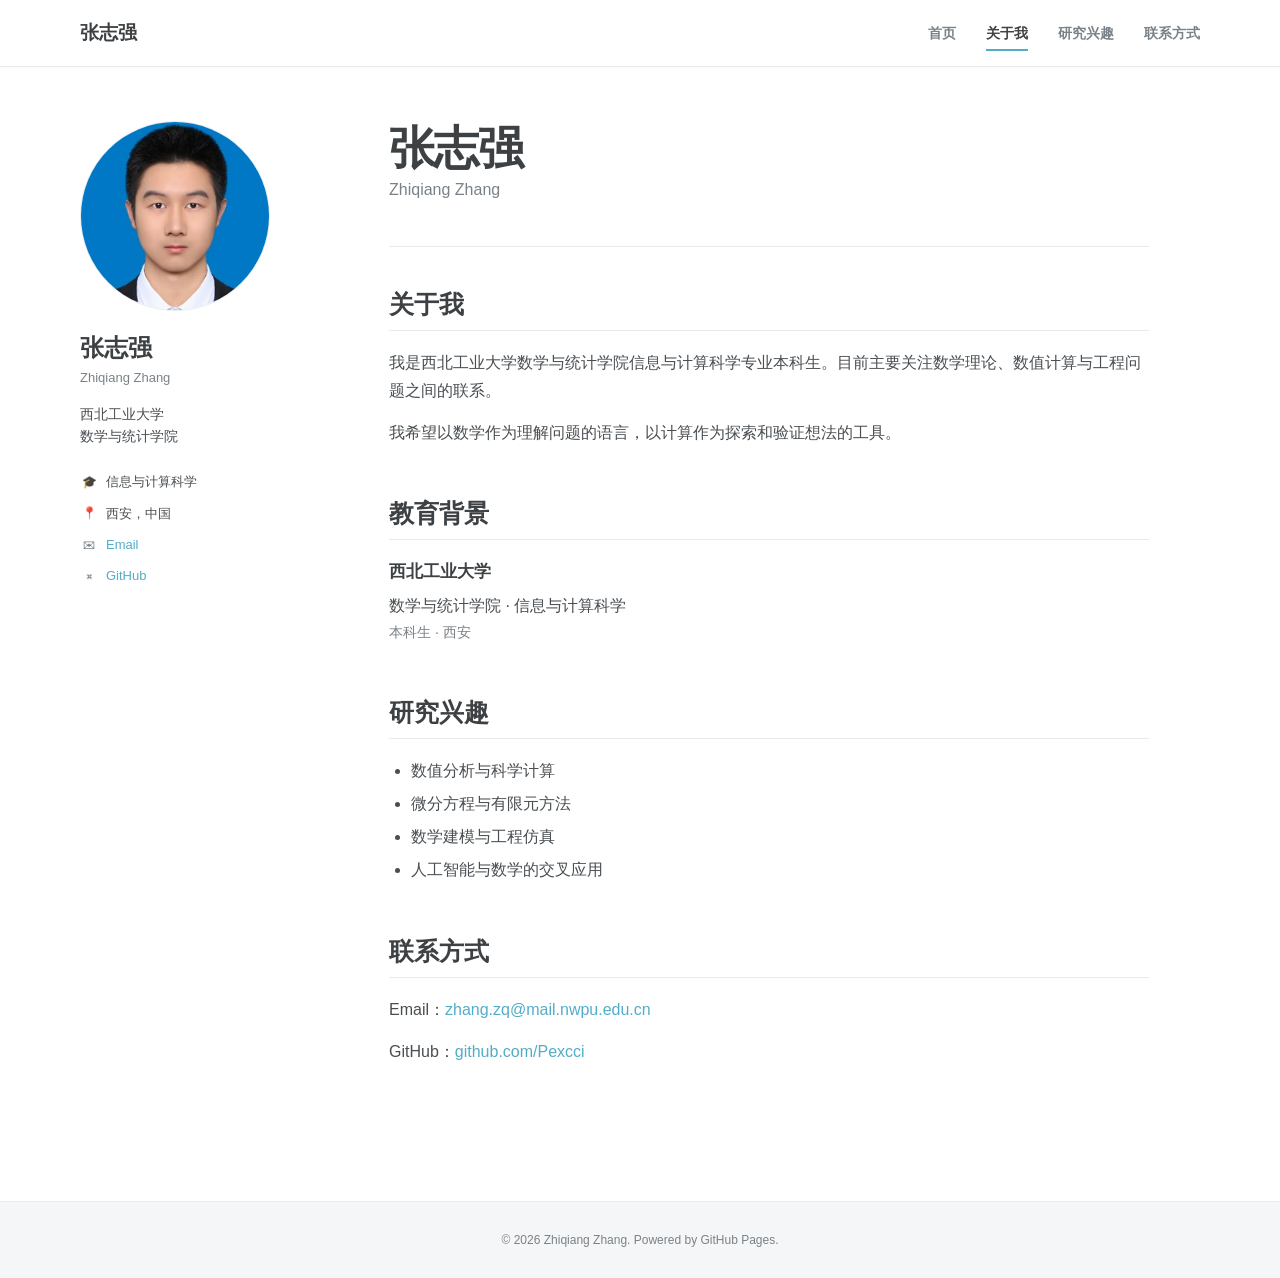
==== commit 956859ed: "Simplify homepage with academic layout" ====
--- a/standalone.html
+++ b/standalone.html
@@ -2,52 +2,26 @@
 <html lang="zh-CN">
   <head>
     <meta charset="UTF-8" />
-    <meta name="viewport" content="width=device-width, initial-scale=1.0, viewport-fit=cover" />
-    <meta name="description" content="开发者个人主页与开源项目展示" />
-    <meta name="theme-color" content="#0b1020" />
+    <meta name="viewport" content="width=device-width, initial-scale=1, viewport-fit=cover" />
+    <meta name="description" content="张志强，西北工业大学信息与计算科学专业本科生。" />
+    <meta name="theme-color" content="#ffffff" />
     <meta name="apple-mobile-web-app-capable" content="yes" />
-    <meta name="apple-mobile-web-app-status-bar-style" content="black-translucent" />
     <meta name="apple-mobile-web-app-title" content="张志强" />
-    <title>你的名字 · Developer</title>
+    <title>张志强 | Zhiqiang Zhang</title>
     <link rel="icon" href="[data-uri]" type="image/svg+xml" />
     <link rel="apple-touch-icon" href="[data-uri]" />
-    <link rel="preconnect" href="https://fonts.googleapis.com" />
-    <link rel="preconnect" href="https://fonts.gstatic.com" crossorigin />
-    <link
-      href="https://fonts.googleapis.com/css2?family=DM+Mono:wght@400;500&family=Manrope:wght@400;500;600;700;800&display=swap"
-      rel="stylesheet"
-    />
     <style>
 :root {
-  --bg: #090c16;
-  --bg-soft: #0e1220;
-  --surface: rgba(19, 24, 41, 0.72);
-  --surface-solid: #131829;
-  --surface-hover: #191f34;
-  --text: #f4f6fb;
-  --muted: #959db1;
-  --line: rgba(255, 255, 255, 0.1);
-  --accent: #9eff62;
-  --accent-2: #8b7dff;
-  --accent-3: #54d9ff;
-  --header: rgba(9, 12, 22, 0.76);
-  --shadow: 0 24px 70px rgba(0, 0, 0, 0.34);
-  --radius: 22px;
-  --font: "Manrope", "PingFang SC", "Microsoft YaHei", sans-serif;
-  --mono: "DM Mono", "SFMono-Regular", Consolas, monospace;
-}
-
-html[data-theme="light"] {
-  --bg: #f4f5f2;
-  --bg-soft: #e9ece6;
-  --surface: rgba(255, 255, 255, 0.7);
-  --surface-solid: #fff;
-  --surface-hover: #f7f8f5;
-  --text: #111522;
-  --muted: #62697a;
-  --line: rgba(17, 21, 34, 0.12);
-  --header: rgba(244, 245, 242, 0.8);
-  --shadow: 0 24px 70px rgba(29, 38, 28, 0.12);
+  --text: #494e52;
+  --heading: #3d4144;
+  --muted: #7a8288;
+  --link: #52adc8;
+  --link-hover: #2f7f98;
+  --border: #e9ecef;
+  --soft: #f5f6f7;
+  --white: #fff;
+  --page-width: 1120px;
+  --sans: -apple-system, BlinkMacSystemFont, "Segoe UI", "Helvetica Neue", Arial, "PingFang SC", "Microsoft YaHei", sans-serif;
 }
 
 * {
@@ -60,48 +34,33 @@
 }
 
 body {
-  margin: 0;
   min-height: 100vh;
   min-height: 100dvh;
+  margin: 0;
   color: var(--text);
-  background: var(--bg);
-  font-family: var(--font);
+  background: var(--white);
+  font-family: var(--sans);
+  font-size: 16px;
   line-height: 1.7;
-  overflow-x: hidden;
-  transition: background 0.35s ease, color 0.35s ease;
-}
-
-::selection {
-  color: #0a0d13;
-  background: var(--accent);
+  -webkit-font-smoothing: antialiased;
 }
 
 a {
-  color: inherit;
+  color: var(--link);
   text-decoration: none;
+  transition: color 0.15s ease;
+}
+
+a:hover,
+a:focus {
+  color: var(--link-hover);
+  text-decoration: underline;
 }
 
 button,
 a {
+  touch-action: manipulation;
   -webkit-tap-highlight-color: transparent;
-  touch-action: manipulation;
-}
-
-button {
-  font: inherit;
-}
-
-svg {
-  fill: none;
-  stroke: currentColor;
-  stroke-linecap: round;
-  stroke-linejoin: round;
-  stroke-width: 1.8;
-}
-
-.shell {
-  width: min(1160px, calc(100% - 48px));
-  margin-inline: auto;
 }
 
 .sr-only {
@@ -118,1436 +77,529 @@
 
 .skip-link {
   position: fixed;
-  top: -100px;
-  left: 20px;
-  z-index: 999;
-  padding: 10px 16px;
-  color: #0b1020;
-  background: var(--accent);
-  border-radius: 8px;
-  transition: top 0.2s;
+  z-index: 1000;
+  top: -80px;
+  left: 16px;
+  padding: 8px 14px;
+  color: var(--white);
+  background: var(--heading);
+  border-radius: 3px;
 }
 
 .skip-link:focus {
-  top: 20px;
-}
-
-.page-noise {
-  position: fixed;
-  z-index: -2;
-  inset: 0;
-  opacity: 0.025;
-  pointer-events: none;
-  background-image: url("data:image/svg+xml,%3Csvg viewBox='0 0 180 180' xmlns='http://www.w3.org/2000/svg'%3E%3Cfilter id='n'%3E%3CfeTurbulence type='fractalNoise' baseFrequency='.9' numOctaves='3' stitchTiles='stitch'/%3E%3C/filter%3E%3Crect width='100%25' height='100%25' filter='url(%23n)' opacity='.8'/%3E%3C/svg%3E");
-}
-
-.cursor-glow {
-  position: fixed;
-  z-index: -1;
-  width: 420px;
-  height: 420px;
-  pointer-events: none;
-  border-radius: 50%;
-  opacity: 0.15;
-  background: radial-gradient(circle, var(--accent-2), transparent 66%);
-  filter: blur(8px);
-  transform: translate(-50%, -50%);
-  transition: opacity 0.3s;
-}
-
-.site-header {
-  position: fixed;
+  top: 16px;
+}
+
+.masthead {
+  position: sticky;
   z-index: 100;
   top: 0;
-  right: 0;
-  left: 0;
-  border-bottom: 1px solid transparent;
-  transition: border 0.25s, background 0.25s, backdrop-filter 0.25s;
-}
-
-.site-header.scrolled {
-  background: var(--header);
-  border-color: var(--line);
-  -webkit-backdrop-filter: blur(18px);
-  backdrop-filter: blur(18px);
-}
-
-.nav {
+  padding-top: env(safe-area-inset-top);
+  background: rgba(255, 255, 255, 0.96);
+  border-bottom: 1px solid var(--border);
+  box-shadow: 0 1px 1px rgba(0, 0, 0, 0.025);
+  backdrop-filter: blur(10px);
+}
+
+.nav-container {
   display: flex;
+  width: min(var(--page-width), calc(100% - 40px));
+  min-height: 66px;
+  margin: 0 auto;
   align-items: center;
-  height: calc(76px + env(safe-area-inset-top));
-  padding-top: env(safe-area-inset-top);
-}
-
-.brand {
-  display: inline-flex;
-  gap: 12px;
-  align-items: center;
-  font-weight: 800;
-  letter-spacing: -0.03em;
-}
-
-.brand-mark {
-  display: grid;
-  width: 34px;
-  height: 34px;
-  color: #0c1117;
-  background: var(--accent);
-  border-radius: 10px;
-  place-items: center;
-  font-family: var(--mono);
-  font-size: 11px;
-  letter-spacing: -0.07em;
-  transform: rotate(-4deg);
-}
-
-.nav-links {
+}
+
+.site-title {
+  color: var(--heading);
+  font-size: 19px;
+  font-weight: 700;
+}
+
+.site-title:hover {
+  color: var(--heading);
+  text-decoration: none;
+}
+
+.site-nav {
   display: flex;
-  gap: 34px;
-  margin: auto;
+  gap: 30px;
+  margin-left: auto;
+}
+
+.site-nav a {
+  position: relative;
+  padding: 22px 0 20px;
   color: var(--muted);
   font-size: 14px;
   font-weight: 600;
 }
 
-.nav-links a {
-  position: relative;
-  transition: color 0.2s;
-}
-
-.nav-links a::after {
+.site-nav a::after {
   position: absolute;
   right: 0;
-  bottom: -7px;
+  bottom: 15px;
   left: 0;
-  height: 1px;
+  height: 2px;
   content: "";
-  background: var(--accent);
+  background: var(--link);
   transform: scaleX(0);
-  transform-origin: right;
-  transition: transform 0.25s;
-}
-
-.nav-links a:hover,
-.nav-links a.active {
-  color: var(--text);
-}
-
-.nav-links a:hover::after,
-.nav-links a.active::after {
+  transition: transform 0.18s ease;
+}
+
+.site-nav a:hover,
+.site-nav a.active {
+  color: var(--heading);
+  text-decoration: none;
+}
+
+.site-nav a:hover::after,
+.site-nav a.active::after {
   transform: scaleX(1);
-  transform-origin: left;
-}
-
-.theme-toggle,
-.menu-toggle {
+}
+
+.nav-toggle {
+  display: none;
+}
+
+.page {
   display: grid;
-  width: 42px;
-  height: 42px;
-  color: var(--text);
-  cursor: pointer;
-  background: var(--surface);
-  border: 1px solid var(--line);
+  grid-template-columns: 245px minmax(0, 1fr);
+  gap: 64px;
+  width: min(var(--page-width), calc(100% - 40px));
+  min-height: calc(100vh - 160px);
+  margin: 0 auto;
+  padding: 54px 0 90px;
+}
+
+.sidebar {
+  align-self: start;
+}
+
+.author-avatar {
+  display: block;
+  width: 190px;
+  height: 190px;
+  margin-bottom: 22px;
+  object-fit: cover;
+  object-position: center 18%;
+  border: 1px solid var(--border);
   border-radius: 50%;
-  place-items: center;
-}
-
-.theme-toggle svg {
+}
+
+.author-content h2 {
+  margin: 0;
+  color: var(--heading);
+  font-size: 24px;
+  line-height: 1.25;
+}
+
+.author-name-en {
+  margin: 4px 0 15px;
+  color: var(--muted);
+  font-size: 13px;
+}
+
+.author-bio {
+  margin: 0 0 18px;
+  font-size: 14px;
+  line-height: 1.55;
+}
+
+.follow-button {
+  display: none;
+  padding: 8px 20px;
+  color: var(--heading);
+  background: var(--soft);
+  border: 1px solid #d9dcde;
+  border-radius: 4px;
+  font-size: 13px;
+  font-weight: 600;
+  text-align: center;
+}
+
+.follow-button:hover {
+  color: var(--heading);
+  text-decoration: none;
+  background: #eceeef;
+}
+
+.author-links {
+  padding: 0;
+  margin: 24px 0 0;
+  list-style: none;
+  font-size: 13px;
+}
+
+.author-links li {
+  display: flex;
+  gap: 8px;
+  align-items: center;
+  margin-bottom: 9px;
+}
+
+.author-links li > span {
   width: 18px;
-}
-
-.theme-toggle .sun,
-html[data-theme="light"] .theme-toggle .moon {
-  display: none;
-}
-
-html[data-theme="light"] .theme-toggle .sun {
-  display: block;
-}
-
-.menu-toggle {
-  display: none;
-}
-
-.hero {
-  display: grid;
-  grid-template-columns: 1.14fr 0.86fr;
-  gap: 80px;
-  align-items: center;
-  min-height: 780px;
-  padding-top: 120px;
-  padding-bottom: 74px;
-}
-
-.availability {
-  display: inline-flex;
-  gap: 9px;
-  align-items: center;
-  padding: 7px 12px;
-  color: var(--muted);
-  background: var(--surface);
-  border: 1px solid var(--line);
-  border-radius: 999px;
-  font-size: 12px;
-}
-
-.availability span {
-  width: 7px;
-  height: 7px;
-  background: var(--accent);
-  border-radius: 50%;
-  box-shadow: 0 0 0 5px rgba(158, 255, 98, 0.1);
-  animation: pulse 2s infinite;
-}
-
-.availability strong {
-  font-weight: 600;
-}
-
-.eyebrow,
-.section-kicker {
-  display: flex;
-  gap: 10px;
-  align-items: center;
-  margin: 28px 0 11px;
-  color: var(--muted);
-  font-family: var(--mono);
-  font-size: 12px;
-  letter-spacing: 0.16em;
-}
-
-.eyebrow span {
-  color: var(--accent);
-}
-
-.hero h1 {
-  max-width: 760px;
-  margin: 0;
-  font-size: clamp(50px, 6vw, 82px);
-  line-height: 1.08;
-  letter-spacing: -0.062em;
-}
-
-.gradient-text {
-  color: transparent;
-  background: linear-gradient(110deg, var(--accent), #d6ffbb 44%, var(--accent-3));
-  -webkit-background-clip: text;
-  background-clip: text;
-}
-
-html[data-theme="light"] .gradient-text {
-  background-image: linear-gradient(110deg, #41a900, #178786 92%);
-}
-
-.hero-intro {
-  max-width: 620px;
-  margin: 26px 0 32px;
-  color: var(--muted);
-  font-size: 17px;
-}
-
-.hero-actions {
-  display: flex;
-  gap: 12px;
-  flex-wrap: wrap;
-}
-
-.button {
-  display: inline-flex;
-  gap: 10px;
-  align-items: center;
-  justify-content: center;
-  min-height: 48px;
-  padding: 0 20px;
-  border: 1px solid transparent;
-  border-radius: 12px;
-  font-size: 14px;
-  font-weight: 700;
-  transition: transform 0.2s, border 0.2s, background 0.2s, box-shadow 0.2s;
-}
-
-.button svg {
-  width: 18px;
-}
-
-.button:hover {
-  transform: translateY(-2px);
-}
-
-.button.primary {
-  color: #0d130b;
-  background: var(--accent);
-  box-shadow: 0 8px 28px rgba(158, 255, 98, 0.16);
-}
-
-.button.primary:hover {
-  box-shadow: 0 12px 35px rgba(158, 255, 98, 0.25);
-}
-
-.button.ghost {
-  background: var(--surface);
-  border-color: var(--line);
-}
-
-.button.ghost:hover {
-  background: var(--surface-hover);
-  border-color: rgba(158, 255, 98, 0.35);
-}
-
-.placeholder-link {
-  pointer-events: none;
-  opacity: 0.56;
-}
-
-.optional-label {
-  font-size: 9px;
-  font-weight: 500;
-}
-
-.hero-meta {
-  display: flex;
-  gap: 16px;
-  align-items: center;
-  margin-top: 34px;
   color: var(--muted);
   font-size: 12px;
-}
-
-.hero-meta > span:first-child {
-  display: inline-flex;
-  gap: 8px;
-  align-items: center;
-}
-
-.meta-dot {
-  width: 4px;
-  height: 4px;
-  background: var(--accent-3);
-  border-radius: 50%;
-}
-
-.meta-divider {
-  width: 1px;
-  height: 14px;
-  background: var(--line);
-}
-
-.hero-visual {
-  position: relative;
-  display: grid;
-  min-height: 490px;
-  place-items: center;
-}
-
-.hero-visual::before {
-  position: absolute;
-  z-index: -2;
-  width: 440px;
-  height: 440px;
-  content: "";
-  background: radial-gradient(circle at 38% 38%, rgba(139, 125, 255, 0.35), rgba(84, 217, 255, 0.1) 42%, transparent 70%);
-  border-radius: 50%;
-  filter: blur(4px);
-}
-
-.orbit {
-  position: absolute;
-  z-index: -1;
-  border: 1px solid var(--line);
-  border-radius: 50%;
-}
-
-.orbit::after {
-  position: absolute;
-  width: 8px;
-  height: 8px;
-  content: "";
-  background: var(--accent);
-  border-radius: 50%;
-  box-shadow: 0 0 16px var(--accent);
-}
-
-.orbit-one {
-  width: 420px;
-  height: 420px;
-  animation: orbit 18s linear infinite;
-}
-
-.orbit-one::after {
-  top: 47px;
-  left: 69px;
-}
-
-.orbit-two {
-  width: 340px;
-  height: 340px;
-  border-style: dashed;
-  animation: orbit 24s linear infinite reverse;
-}
-
-.orbit-two::after {
-  right: 30px;
-  bottom: 76px;
-  background: var(--accent-3);
-  box-shadow: 0 0 16px var(--accent-3);
-}
-
-.profile-card {
-  width: min(390px, 90%);
-  overflow: hidden;
-  background: rgba(14, 18, 32, 0.84);
-  border: 1px solid rgba(255, 255, 255, 0.14);
-  border-radius: 22px;
-  box-shadow: var(--shadow);
-  transform: rotate(2deg);
-  -webkit-backdrop-filter: blur(20px);
-  backdrop-filter: blur(20px);
-  transition: transform 0.35s ease;
-}
-
-html[data-theme="light"] .profile-card {
-  background: rgba(255, 255, 255, 0.88);
-  border-color: var(--line);
-}
-
-.profile-card:hover {
-  transform: rotate(0) translateY(-6px);
-}
-
-.window-bar {
-  display: flex;
-  gap: 6px;
-  align-items: center;
-  height: 42px;
-  padding: 0 14px;
-  border-bottom: 1px solid var(--line);
-}
-
-.window-bar span {
-  width: 8px;
-  height: 8px;
-  background: #ff6b6b;
-  border-radius: 50%;
-}
-
-.window-bar span:nth-child(2) { background: #ffd15c; }
-.window-bar span:nth-child(3) { background: #69db7c; }
-
-.window-bar small {
-  margin-left: auto;
-  color: var(--muted);
-  font-family: var(--mono);
-  font-size: 10px;
-}
-
-.code-card {
-  padding: 28px 26px 22px;
-  color: #d8dcea;
-  font-family: var(--mono);
-  font-size: 12px;
-  line-height: 1.8;
-}
-
-html[data-theme="light"] .code-card { color: #303747; }
-.code-card p { margin: 0; }
-.code-card .indent { padding-left: 20px; }
-.code-purple { color: #c49cff; }
-.code-blue { color: #76d5ff; }
-.code-green { color: #9effa1; }
-.code-orange { color: #ffbc75; }
-html[data-theme="light"] .code-purple { color: #7041a8; }
-html[data-theme="light"] .code-blue { color: #047a9d; }
-html[data-theme="light"] .code-green { color: #388a3b; }
-html[data-theme="light"] .code-orange { color: #b46300; }
-.code-comment { padding-top: 9px; color: #687086; }
-
-.card-profile {
-  display: grid;
-  grid-template-columns: auto 1fr auto;
-  gap: 12px;
-  align-items: center;
-  padding: 18px 20px;
-  background: rgba(255, 255, 255, 0.035);
-  border-top: 1px solid var(--line);
-}
-
-.avatar {
-  display: grid;
-  width: 44px;
-  height: 44px;
-  color: #0b1020;
-  background: linear-gradient(135deg, var(--accent), var(--accent-3));
-  border-radius: 13px;
-  place-items: center;
-  font-family: var(--mono);
-  font-size: 12px;
-  font-weight: 500;
-}
-
-.avatar.portrait {
-  display: block;
-  object-fit: cover;
-  object-position: center 20%;
-  border: 1px solid rgba(255, 255, 255, 0.15);
-}
-
-.card-profile strong,
-.card-profile span {
-  display: block;
-}
-
-.card-profile strong { font-size: 13px; }
-.card-profile span { color: var(--muted); font-size: 10px; }
-
-.verified {
-  display: grid;
-  width: 22px;
-  height: 22px;
-  color: #091016;
-  background: var(--accent-3);
-  border-radius: 50%;
-  place-items: center;
-  font-size: 12px;
-  font-weight: 800;
-}
-
-.floating-chip {
-  position: absolute;
-  display: inline-flex;
-  gap: 8px;
-  align-items: center;
-  padding: 9px 13px;
-  color: var(--muted);
-  background: var(--surface-solid);
-  border: 1px solid var(--line);
-  border-radius: 10px;
-  box-shadow: var(--shadow);
-  font-family: var(--mono);
-  font-size: 10px;
-  animation: float 4s ease-in-out infinite;
-}
-
-.floating-chip b { color: var(--accent); }
-.chip-one { top: 87px; right: -22px; }
-.chip-two { bottom: 82px; left: -12px; animation-delay: -2s; }
-
-.ticker {
-  overflow: hidden;
-  padding: 15px 0;
-  color: #0b1020;
-  background: var(--accent);
-  transform: rotate(-1deg) scale(1.02);
-}
-
-.ticker-track {
-  display: flex;
-  gap: 34px;
-  width: max-content;
-  align-items: center;
-  font-family: var(--mono);
-  font-size: 12px;
-  font-weight: 500;
-  letter-spacing: 0.11em;
-  animation: ticker 28s linear infinite;
-}
-
-.ticker-track i { font-size: 10px; font-style: normal; }
-
-.section {
-  padding-top: 148px;
-  padding-bottom: 148px;
-}
-
-.section-kicker {
-  margin: 0 0 18px;
-}
-
-.section-kicker span {
-  color: var(--accent);
-}
-
-.section-heading h2 {
+  text-align: center;
+}
+
+.content {
+  max-width: 760px;
+}
+
+.page-header {
+  padding-bottom: 28px;
+  margin-bottom: 36px;
+  border-bottom: 1px solid var(--border);
+}
+
+.page-header h1 {
   margin: 0;
-  font-size: clamp(38px, 5vw, 66px);
-  line-height: 1.1;
-  letter-spacing: -0.055em;
-}
-
-.accent-underline {
-  position: relative;
-  z-index: 0;
-  white-space: nowrap;
-}
-
-.accent-underline::after {
-  position: absolute;
-  z-index: -1;
-  right: -2px;
-  bottom: 7px;
-  left: -2px;
-  height: 10px;
-  content: "";
-  background: var(--accent);
-  opacity: 0.38;
-  transform: skewX(-12deg) rotate(-1deg);
-}
-
-.about-grid {
-  display: grid;
-  grid-template-columns: 0.82fr 1.18fr;
-  gap: 100px;
-  align-items: start;
-  margin-top: 78px;
-}
-
-.about-copy p {
-  margin: 0 0 20px;
+  color: var(--heading);
+  font-size: clamp(35px, 5vw, 46px);
+  font-weight: 700;
+  line-height: 1.2;
+  letter-spacing: -0.035em;
+}
+
+.page-header p {
+  margin: 7px 0 0;
   color: var(--muted);
   font-size: 16px;
 }
 
-.text-link {
-  display: inline-flex;
-  gap: 8px;
-  padding-bottom: 3px;
-  margin-top: 12px;
-  border-bottom: 1px solid var(--accent);
+.content section {
+  padding-top: 4px;
+  margin-bottom: 46px;
+}
+
+.content h2 {
+  padding-bottom: 8px;
+  margin: 0 0 18px;
+  color: var(--heading);
+  border-bottom: 1px solid var(--border);
+  font-size: 25px;
+  line-height: 1.4;
+}
+
+.content h3 {
+  margin: 0 0 5px;
+  color: var(--heading);
+  font-size: 17px;
+}
+
+.content p {
+  margin: 0 0 15px;
+}
+
+.content ul {
+  padding-left: 1.35em;
+  margin: 0;
+}
+
+.content li {
+  margin-bottom: 6px;
+}
+
+.education-item p {
+  margin: 2px 0;
+}
+
+.education-item .meta {
+  color: var(--muted);
   font-size: 14px;
-  font-weight: 700;
-}
-
-.text-link span {
-  color: var(--accent);
-  transition: transform 0.2s;
-}
-
-.text-link:hover span { transform: translate(2px, -2px); }
-
-.values article {
-  display: grid;
-  grid-template-columns: 58px 1fr;
-  gap: 22px;
-  padding: 26px 0;
-  border-top: 1px solid var(--line);
-}
-
-.values article:last-child { border-bottom: 1px solid var(--line); }
-.values article > span { color: var(--accent); font-family: var(--mono); font-size: 11px; }
-.values h3 { margin: -4px 0 3px; font-size: 17px; }
-.values p { margin: 0; color: var(--muted); font-size: 13px; }
-
-.work {
-  position: relative;
-  background: var(--bg-soft);
-}
-
-.work::before {
-  position: absolute;
-  top: 0;
-  right: 0;
-  left: 0;
-  height: 1px;
-  content: "";
-  background: linear-gradient(90deg, transparent, var(--line), transparent);
-}
-
-.work-heading {
-  display: flex;
-  justify-content: space-between;
-  align-items: end;
-}
-
-.academic-badge {
-  padding: 10px 14px;
-  color: var(--accent);
-  background: rgba(158, 255, 98, 0.07);
-  border: 1px solid rgba(158, 255, 98, 0.18);
-  border-radius: 999px;
-  font-family: var(--mono);
-  font-size: 10px;
-  white-space: nowrap;
-}
-
-.projects-grid {
-  display: grid;
-  grid-template-columns: repeat(12, 1fr);
-  gap: 20px;
-  margin-top: 76px;
-}
-
-.project-card {
-  position: relative;
-  display: flex;
-  grid-column: span 4;
-  min-height: 360px;
-  flex-direction: column;
-  overflow: hidden;
-  padding: 25px;
-  background: var(--surface-solid);
-  border: 1px solid var(--line);
-  border-radius: var(--radius);
-  transition: transform 0.3s, border-color 0.3s, box-shadow 0.3s;
-}
-
-.project-card::before {
-  position: absolute;
-  width: 200px;
-  height: 200px;
-  top: -90px;
-  right: -70px;
-  content: "";
-  background: var(--card-glow, var(--accent-2));
-  border-radius: 50%;
-  filter: blur(80px);
-  opacity: 0.22;
-  transition: opacity 0.3s, transform 0.3s;
-}
-
-.project-card:hover {
-  border-color: rgba(158, 255, 98, 0.3);
-  box-shadow: 0 26px 50px rgba(0, 0, 0, 0.18);
-  transform: translateY(-7px);
-}
-
-.project-card:hover::before { opacity: 0.38; transform: scale(1.15); }
-
-.project-top {
-  display: flex;
-  justify-content: space-between;
-  align-items: center;
-}
-
-.folder-icon {
-  display: grid;
-  width: 42px;
-  height: 42px;
-  color: var(--accent);
-  background: rgba(158, 255, 98, 0.08);
-  border: 1px solid rgba(158, 255, 98, 0.14);
-  border-radius: 12px;
-  place-items: center;
-}
-
-.folder-icon svg { width: 20px; }
-.project-links { display: flex; gap: 8px; }
-.project-links a {
-  display: grid;
-  width: 34px;
-  height: 34px;
+}
+
+.site-footer {
+  padding: 28px 20px calc(28px + env(safe-area-inset-bottom));
   color: var(--muted);
-  border: 1px solid var(--line);
-  border-radius: 9px;
-  place-items: center;
-  transition: color 0.2s, border 0.2s;
-}
-.project-links a:hover { color: var(--accent); border-color: var(--accent); }
-.project-links svg { width: 15px; }
-.project-card h3 { margin: 38px 0 10px; font-size: 21px; letter-spacing: -0.03em; }
-.project-card > p { margin: 0; color: var(--muted); font-size: 13px; line-height: 1.7; }
-.project-tags { display: flex; gap: 7px; flex-wrap: wrap; margin-top: auto; padding-top: 28px; }
-.project-tags span { padding: 4px 8px; color: var(--muted); background: var(--bg-soft); border: 1px solid var(--line); border-radius: 6px; font-family: var(--mono); font-size: 9px; }
-.project-foot { display: flex; justify-content: space-between; align-items: center; padding-top: 16px; margin-top: 16px; color: var(--muted); border-top: 1px solid var(--line); font-family: var(--mono); font-size: 10px; }
-.language { display: inline-flex; gap: 7px; align-items: center; }
-.language i { width: 7px; height: 7px; background: var(--card-glow); border-radius: 50%; }
-.stars { display: inline-flex; gap: 5px; align-items: center; }
-.stars svg { width: 12px; }
-.projects-status { min-height: 20px; margin: 20px 0 0; color: var(--muted); font-family: var(--mono); font-size: 10px; text-align: right; }
-
-.honors {
-  display: grid;
-  grid-template-columns: 0.8fr 1.2fr;
-  gap: 80px;
-  padding-top: 84px;
-  margin-top: 80px;
-  border-top: 1px solid var(--line);
-}
-
-.honors-intro h3 {
+  background: var(--soft);
+  border-top: 1px solid var(--border);
+  font-size: 12px;
+  text-align: center;
+}
+
+.site-footer p {
   margin: 0;
-  font-size: 30px;
-  line-height: 1.25;
-  letter-spacing: -0.04em;
-}
-
-.honors-list {
-  display: grid;
-  grid-template-columns: repeat(2, 1fr);
-  gap: 12px;
-}
-
-.honors-list article {
-  min-height: 155px;
-  padding: 22px;
-  background: var(--surface);
-  border: 1px solid var(--line);
-  border-radius: 16px;
-  transition: border 0.2s, transform 0.2s;
-}
-
-.honors-list article:hover {
-  border-color: rgba(158, 255, 98, 0.3);
-  transform: translateY(-3px);
-}
-
-.honors-list b,
-.honors-list span,
-.honors-list small {
-  display: block;
-}
-
-.honors-list b {
-  color: var(--accent);
-  font-family: var(--mono);
-  font-size: 10px;
-  font-weight: 500;
-}
-
-.honors-list span {
-  margin-top: 15px;
-  font-size: 13px;
-  font-weight: 700;
-}
-
-.honors-list small {
-  margin-top: 4px;
-  color: var(--muted);
-  font-size: 10px;
-}
-
-.centered { text-align: center; }
-.centered .section-kicker { justify-content: center; }
-.centered > p:last-child { margin: 20px 0 0; color: var(--muted); font-size: 14px; }
-.stack-grid { display: grid; grid-template-columns: repeat(4, 1fr); gap: 12px; margin-top: 64px; }
-.stack-item {
-  display: flex;
-  gap: 14px;
-  align-items: center;
-  padding: 17px;
-  background: var(--surface);
-  border: 1px solid var(--line);
-  border-radius: 14px;
-  transition: transform 0.2s, border 0.2s;
-}
-.stack-item:hover { border-color: var(--item-color); transform: translateY(-3px); }
-.stack-mark { display: grid; width: 38px; height: 38px; color: #0a0e15; background: var(--item-color); border-radius: 10px; place-items: center; font-family: var(--mono); font-size: 11px; font-weight: 500; }
-.stack-item span:last-child { font-size: 13px; font-weight: 700; }
-
-.contact { padding-top: 40px; }
-.contact-card {
-  position: relative;
-  overflow: hidden;
-  padding: 90px 9%;
-  color: #f5f7fb;
-  background: #11172a;
-  border: 1px solid rgba(255, 255, 255, 0.12);
-  border-radius: 30px;
-  box-shadow: var(--shadow);
-}
-.contact-card::before { position: absolute; right: -130px; bottom: -180px; width: 460px; height: 460px; content: ""; background: radial-gradient(circle, rgba(158, 255, 98, 0.32), transparent 67%); }
-.contact-card::after { position: absolute; top: 34px; right: 50px; width: 120px; height: 120px; content: "✦"; color: rgba(255, 255, 255, 0.05); font-size: 110px; line-height: 1; }
-.contact-card > * { position: relative; z-index: 1; }
-.contact-card h2 { max-width: 750px; margin: 0; font-size: clamp(42px, 6vw, 72px); line-height: 1.07; letter-spacing: -0.058em; }
-.contact-card h2 span { color: var(--accent); }
-.contact-card > p:not(.section-kicker) { max-width: 510px; margin: 24px 0 30px; color: #abb2c4; font-size: 15px; }
-.button.light { color: #0b1020; background: #f6f8fb; }
-.button.light:hover { background: var(--accent); }
-.social-links { display: flex; gap: 22px; margin-top: 46px; color: #abb2c4; font-family: var(--mono); font-size: 10px; }
-.social-links a:hover { color: var(--accent); }
-
-.footer { display: flex; justify-content: space-between; padding-top: 28px; padding-bottom: calc(38px + env(safe-area-inset-bottom)); color: var(--muted); border-top: 1px solid var(--line); font-size: 11px; }
-.footer p { margin: 0; }
-.footer a:hover { color: var(--accent); }
-
-.reveal { opacity: 0; transform: translateY(24px); transition: opacity 0.7s ease, transform 0.7s ease; }
-.reveal.visible { opacity: 1; transform: translateY(0); }
-
-@keyframes pulse { 50% { box-shadow: 0 0 0 8px rgba(158, 255, 98, 0); } }
-@keyframes orbit { to { transform: rotate(360deg); } }
-@keyframes float { 50% { transform: translateY(-10px); } }
-@keyframes ticker { to { transform: translateX(-50%); } }
-
-@media (max-width: 960px) {
-  .hero { grid-template-columns: 1fr; gap: 20px; padding-top: 160px; }
-  .hero-copy { max-width: 760px; }
-  .hero-visual { min-height: 530px; }
-  .chip-one { right: 5%; }
-  .chip-two { left: 7%; }
-  .about-grid { grid-template-columns: 1fr; gap: 48px; }
-  .project-card { grid-column: span 6; }
-  .project-card:last-child { grid-column: 4 / span 6; }
-  .stack-grid { grid-template-columns: repeat(2, 1fr); }
-  .honors { grid-template-columns: 1fr; gap: 40px; }
-}
-
-@media (max-width: 720px) {
-  .shell { width: min(100% - 32px, 1160px); }
-  .section { padding-top: 100px; padding-bottom: 100px; }
-  .brand-text { display: none; }
-  .menu-toggle { position: relative; display: grid; margin-left: auto; margin-right: 10px; border-radius: 12px; }
-  .menu-toggle span:not(.sr-only) { position: absolute; width: 16px; height: 1px; background: currentColor; transition: transform 0.25s; }
-  .menu-toggle span:first-child { transform: translateY(-3px); }
-  .menu-toggle span:nth-child(2) { transform: translateY(3px); }
-  .menu-toggle[aria-expanded="true"] span:first-child { transform: rotate(45deg); }
-  .menu-toggle[aria-expanded="true"] span:nth-child(2) { transform: rotate(-45deg); }
-  .nav-links {
+}
+
+@media (min-width: 901px) {
+  .sidebar {
+    position: sticky;
+    top: 100px;
+  }
+}
+
+@media (max-width: 900px) {
+  .page {
+    grid-template-columns: 190px minmax(0, 1fr);
+    gap: 40px;
+  }
+
+  .author-avatar {
+    width: 160px;
+    height: 160px;
+  }
+}
+
+@media (max-width: 680px) {
+  .nav-container {
+    position: relative;
+    width: calc(100% - 28px);
+  }
+
+  .nav-toggle {
+    position: relative;
+    display: block;
+    width: 42px;
+    height: 42px;
+    padding: 0;
+    margin-left: auto;
+    cursor: pointer;
+    background: transparent;
+    border: 0;
+  }
+
+  .nav-toggle > span:not(.sr-only) {
     position: absolute;
-    top: calc(68px + env(safe-area-inset-top));
-    right: 16px;
-    left: 16px;
+    right: 8px;
+    width: 24px;
+    height: 2px;
+    background: var(--heading);
+    transition: transform 0.2s ease, opacity 0.2s ease;
+  }
+
+  .nav-toggle > span:nth-child(1) { top: 13px; }
+  .nav-toggle > span:nth-child(2) { top: 20px; }
+  .nav-toggle > span:nth-child(3) { top: 27px; }
+  .nav-toggle[aria-expanded="true"] > span:nth-child(1) { top: 20px; transform: rotate(45deg); }
+  .nav-toggle[aria-expanded="true"] > span:nth-child(2) { opacity: 0; }
+  .nav-toggle[aria-expanded="true"] > span:nth-child(3) { top: 20px; transform: rotate(-45deg); }
+
+  .site-nav {
+    position: absolute;
+    top: 66px;
+    right: -14px;
+    left: -14px;
+    display: none;
+    gap: 0;
+    padding: 8px 14px 12px;
+    background: var(--white);
+    border-bottom: 1px solid var(--border);
+    box-shadow: 0 6px 12px rgba(0, 0, 0, 0.06);
+  }
+
+  .site-nav.open {
     display: grid;
-    gap: 0;
-    padding: 12px;
-    visibility: hidden;
-    background: var(--surface-solid);
-    border: 1px solid var(--line);
-    border-radius: 16px;
-    box-shadow: var(--shadow);
-    opacity: 0;
-    transform: translateY(-8px);
-    transition: opacity 0.2s, transform 0.2s, visibility 0.2s;
-  }
-  .nav-links.open { visibility: visible; opacity: 1; transform: translateY(0); }
-  .nav-links a { padding: 10px 12px; }
-  .nav-links a::after { display: none; }
-  .hero { min-height: auto; padding-top: 132px; padding-bottom: 70px; }
-  .hero h1 { font-size: clamp(43px, 13vw, 64px); }
-  .hero-intro { font-size: 15px; }
-  .hero-meta { align-items: flex-start; flex-direction: column; gap: 6px; }
-  .meta-divider { display: none; }
-  .hero-visual { min-height: 460px; }
-  .hero-visual::before, .orbit-one { width: 360px; height: 360px; }
-  .orbit-two { width: 290px; height: 290px; }
-  .floating-chip { display: none; }
-  .ticker { transform: rotate(-1.5deg) scale(1.04); }
-  .work-heading { align-items: flex-start; flex-direction: column; gap: 28px; }
-  .projects-grid { margin-top: 50px; }
-  .project-card,
-  .project-card:last-child { grid-column: 1 / -1; min-height: 330px; }
-  .honors { padding-top: 60px; margin-top: 60px; }
-  .honors-list { grid-template-columns: 1fr; }
-  .contact-card { padding: 66px 28px; border-radius: 22px; }
-  .social-links { flex-wrap: wrap; }
-}
-
-@media (max-width: 440px) {
-  .hero-actions .button { width: 100%; }
-  .hero-visual { min-height: 420px; }
-  .hero-visual::before, .orbit-one { width: 310px; height: 310px; }
-  .orbit-two { width: 260px; height: 260px; }
-  .profile-card { width: 100%; }
-  .code-card { padding: 23px 18px; font-size: 10px; }
-  .about-grid { margin-top: 50px; }
-  .stack-grid { grid-template-columns: 1fr; }
-  .contact-card h2 { font-size: 40px; }
-  .footer { align-items: flex-start; flex-direction: column; gap: 8px; }
-}
-
-@media (max-width: 360px) {
-  .shell { width: calc(100% - 24px); }
-  .hero { padding-top: 120px; }
-  .hero h1 { font-size: 39px; }
-  .profile-card { transform: none; }
-  .contact-card { padding-inline: 22px; }
-  .social-links a { overflow-wrap: anywhere; }
+  }
+
+  .site-nav a {
+    padding: 11px 4px;
+  }
+
+  .site-nav a::after {
+    display: none;
+  }
+
+  .page {
+    display: block;
+    width: calc(100% - 32px);
+    padding-top: 35px;
+  }
+
+  .sidebar {
+    display: grid;
+    grid-template-columns: 105px minmax(0, 1fr);
+    gap: 20px;
+    padding-bottom: 34px;
+    margin-bottom: 36px;
+    border-bottom: 1px solid var(--border);
+  }
+
+  .author-avatar {
+    width: 105px;
+    height: 105px;
+    margin: 0;
+  }
+
+  .author-content h2 {
+    font-size: 21px;
+  }
+
+  .author-name-en {
+    margin-bottom: 9px;
+  }
+
+  .author-bio {
+    margin-bottom: 12px;
+  }
+
+  .follow-button {
+    display: inline-block;
+  }
+
+  .author-links {
+    display: none;
+    grid-column: 1 / -1;
+    margin: 2px 0 0;
+  }
+
+  .sidebar.links-open .author-links {
+    display: block;
+  }
+
+  .content {
+    max-width: none;
+  }
+
+  .page-header {
+    margin-bottom: 32px;
+  }
+
+  .content section {
+    margin-bottom: 39px;
+  }
+}
+
+@media (max-width: 380px) {
+  body { font-size: 15px; }
+  .sidebar { grid-template-columns: 88px minmax(0, 1fr); gap: 16px; }
+  .author-avatar { width: 88px; height: 88px; }
+  .author-content h2 { font-size: 19px; }
+  .author-bio { font-size: 12px; }
+  .page-header h1 { font-size: 34px; }
 }
 
 @media (prefers-reduced-motion: reduce) {
-  *, *::before, *::after { scroll-behavior: auto !important; animation-duration: 0.01ms !important; animation-iteration-count: 1 !important; transition-duration: 0.01ms !important; }
-  .reveal { opacity: 1; transform: none; }
-  .cursor-glow { display: none; }
+  html { scroll-behavior: auto; }
+  *, *::before, *::after { transition-duration: 0.01ms !important; }
 }
 
     </style>
-    <script>
-/*
- * 个人资料配置
- * GitHub 账号链接与公开仓库展示由 githubUsername 控制。
- */
-window.PROFILE = {
-  name: "张志强",
-  shortName: "Zhiqiang Zhang",
-  initials: "ZZQ",
-  role: "信息与计算科学本科生",
-  heroLine: "在数学与计算之间探索。",
-  bio: "西北工业大学信息与计算科学专业本科生，关注数值计算、有限元仿真与人工智能，希望用数学工具理解问题，也用计算方法解决问题。",
-  status: "期待科研交流与合作",
-  location: "西安 · 西北工业大学",
-  focus: "数值计算 / 有限元 / AI",
-  about1: "我就读于西北工业大学数学与统计学院信息与计算科学专业，GPA 4.024/4.1，学业成绩与综合测评均位列年级 1/148。",
-  about2: "目前，我在复杂系统动力学与控制工信部重点实验室参与空间大型天线动力学建模研究，负责基于 Neo-Hookean 超弹性本构模型的数学建模与 ANSYS 有限元仿真。我也持续关注奇异值分解、数值分析和人工智能的交叉应用。",
-  contactText: "如果你对数值计算、工程仿真、数学建模或人工智能感兴趣，欢迎通过邮件和我交流。",
-
-  githubUsername: "Pexcci",
-  email: "zhang.zq@mail.nwpu.edu.cn",
-  links: {
-    blog: "#",
-    social: "#"
-  },
-
-  featuredProjects: [
-    {
-      name: "空间大型天线动力学建模",
-      description: "面向空间大型天线展开问题，研究不同受力与材料属性下的形变行为。基于 Neo-Hookean 超弹性本构模型构建数学方程，并使用 ANSYS 开展有限元仿真。",
-      language: "ANSYS / FEM",
-      url: "#",
-      homepage: "#",
-      topics: ["有限元仿真", "超弹性", "微分方程"],
-      meta: "国家级大创 · 2025.5 至今",
-      accent: "violet"
-    },
-    {
-      name: "SVD 原理及其应用",
-      description: "从几何视角理解奇异值分解，并通过编程演示广义逆计算、PCA 与图像压缩，讨论其在数值计算和图像处理中的应用。",
-      language: "Numerical Computing",
-      url: "#",
-      homepage: "#",
-      topics: ["SVD", "PCA", "图像压缩"],
-      meta: "课程论文 · 2025.12",
-      accent: "cyan"
-    },
-    {
-      name: "HCIA-AI 人工智能认证",
-      description: "系统学习机器学习、深度学习和大语言模型基础，以及人工智能前沿应用场景，通过 Huawei Certified ICT Associate-AI V4.0 认证。",
-      language: "Artificial Intelligence",
-      url: "#",
-      homepage: "#",
-      topics: ["机器学习", "深度学习", "大语言模型"],
-      meta: "华为认证 · 2025.12",
-      accent: "lime"
-    }
-  ],
-
-  stack: [
-    { name: "数学分析", mark: "MA", color: "#9eff62" },
-    { name: "数值分析", mark: "NA", color: "#54d9ff" },
-    { name: "有限元仿真", mark: "FE", color: "#8b7dff" },
-    { name: "ANSYS", mark: "An", color: "#ffd15c" },
-    { name: "微分方程", mark: "DE", color: "#ff8c69" },
-    { name: "SVD / PCA", mark: "Σ", color: "#79e0c3" },
-    { name: "机器学习", mark: "ML", color: "#f4a8ff" },
-    { name: "数学建模", mark: "M", color: "#7db4ff" }
-  ]
-};
-
-    </script>
   </head>
   <body>
-    <a class="skip-link" href="#main">跳到主要内容</a>
-    <div class="page-noise" aria-hidden="true"></div>
-    <div class="cursor-glow" aria-hidden="true"></div>
-
-    <header class="site-header" id="top">
-      <nav class="nav shell" aria-label="主导航">
-        <a class="brand" href="#top" aria-label="返回首页">
-          <span class="brand-mark" data-profile="initials">YN</span>
-          <span class="brand-text" data-profile="shortName">Your Name</span>
-        </a>
-
-        <button class="menu-toggle" type="button" aria-expanded="false" aria-controls="nav-links">
-          <span></span><span></span>
-          <span class="sr-only">打开菜单</span>
+    <a class="skip-link" href="#main">跳到正文</a>
+
+    <header class="masthead">
+      <nav class="nav-container" aria-label="主导航">
+        <a class="site-title" href="#top">张志强</a>
+        <button class="nav-toggle" type="button" aria-expanded="false" aria-controls="site-nav">
+          <span></span><span></span><span></span>
+          <span class="sr-only">打开导航菜单</span>
         </button>
-
-        <div class="nav-links" id="nav-links">
+        <div class="site-nav" id="site-nav">
+          <a href="#top">首页</a>
           <a href="#about">关于我</a>
-          <a href="#work">科研与学术</a>
-          <a href="#stack">研究方向</a>
-          <a href="#contact">联系我</a>
+          <a href="#interests">研究兴趣</a>
+          <a href="#contact">联系方式</a>
         </div>
-
-        <button class="theme-toggle" type="button" aria-label="切换深浅色模式" title="切换主题">
-          <svg class="sun" viewBox="0 0 24 24" aria-hidden="true">
-            <circle cx="12" cy="12" r="4"></circle>
-            <path d="M12 2v2M12 20v2M4.93 4.93l1.42 1.42M17.66 17.66l1.41 1.41M2 12h2M20 12h2M4.93 19.07l1.42-1.42M17.66 6.34l1.41-1.41"></path>
-          </svg>
-          <svg class="moon" viewBox="0 0 24 24" aria-hidden="true">
-            <path d="M21 12.8A9 9 0 1 1 11.2 3 7 7 0 0 0 21 12.8Z"></path>
-          </svg>
-        </button>
       </nav>
     </header>
 
-    <main id="main">
-      <section class="hero shell">
-        <div class="hero-copy reveal">
-          <div class="availability"><span></span><strong data-profile="status">正在寻找有趣的机会</strong></div>
-          <p class="eyebrow">HELLO, I'M ZHIQIANG <span aria-hidden="true">↗</span></p>
-          <h1>
-            我是 <span class="gradient-text" data-profile="name">你的名字</span><br />
-            <span data-profile="heroLine">把想法写成产品。</span>
-          </h1>
-          <p class="hero-intro" data-profile="bio">
-            一名关注体验与工程质量的全栈开发者。我喜欢把复杂的问题，做成简单、可靠且让人愿意使用的产品。
+    <main class="page" id="main">
+      <aside class="sidebar" aria-label="个人资料">
+        <img class="author-avatar" src="[data-uri]" alt="张志强" />
+        <div class="author-content">
+          <h2>张志强</h2>
+          <p class="author-name-en">Zhiqiang Zhang</p>
+          <p class="author-bio">西北工业大学<br />数学与统计学院</p>
+          <a class="follow-button" href="https://github.com/Pexcci" target="_blank" rel="noreferrer">Follow</a>
+          <ul class="author-links">
+            <li><span aria-hidden="true">🎓</span> 信息与计算科学</li>
+            <li><span aria-hidden="true">📍</span> 西安，中国</li>
+            <li><span aria-hidden="true">✉</span> <a href="mailto:zhang.zq@mail.nwpu.edu.cn">Email</a></li>
+            <li><span aria-hidden="true">⌘</span> <a href="https://github.com/Pexcci" target="_blank" rel="noreferrer">GitHub</a></li>
+          </ul>
+        </div>
+      </aside>
+
+      <article class="content" id="top">
+        <header class="page-header">
+          <h1>张志强</h1>
+          <p>Zhiqiang Zhang</p>
+        </header>
+
+        <section id="about">
+          <h2>关于我</h2>
+          <p>
+            我是西北工业大学数学与统计学院信息与计算科学专业本科生。目前主要关注数学理论、数值计算与工程问题之间的联系。
           </p>
-          <div class="hero-actions">
-            <a class="button primary" href="#work">
-              查看科研经历
-              <svg viewBox="0 0 24 24" aria-hidden="true"><path d="m5 12 14 0M13 6l6 6-6 6"></path></svg>
-            </a>
-            <a class="button ghost" data-link="github" href="https://github.com/yourname" target="_blank" rel="noreferrer">
-              <svg viewBox="0 0 24 24" aria-hidden="true"><path d="M15 22v-4a4.8 4.8 0 0 0-1-3.5c3.3-.4 6.8-1.6 6.8-7A5.4 5.4 0 0 0 19.4 4 5 5 0 0 0 19.3.5S18.2.1 15 1.8a13.4 13.4 0 0 0-7 0C4.8.1 3.7.5 3.7.5A5 5 0 0 0 3.6 4a5.4 5.4 0 0 0-1.4 3.7c0 5.4 3.5 6.5 6.8 7A4.8 4.8 0 0 0 8 18v4M8 19c-3 .9-3-1.5-4-2"></path></svg>
-              GitHub
-            </a>
+          <p>
+            我希望以数学作为理解问题的语言，以计算作为探索和验证想法的工具。
+          </p>
+        </section>
+
+        <section id="education">
+          <h2>教育背景</h2>
+          <div class="education-item">
+            <h3>西北工业大学</h3>
+            <p>数学与统计学院 · 信息与计算科学</p>
+            <p class="meta">本科生 · 西安</p>
           </div>
-          <div class="hero-meta" aria-label="个人信息">
-            <span><i class="meta-dot"></i><span data-profile="location">China · Remote</span></span>
-            <span class="meta-divider"></span>
-            <span data-profile="focus">专注 Web / AI / Open Source</span>
-          </div>
-        </div>
-
-        <div class="hero-visual reveal" aria-label="开发者名片">
-          <div class="orbit orbit-one" aria-hidden="true"></div>
-          <div class="orbit orbit-two" aria-hidden="true"></div>
-          <div class="profile-card">
-            <div class="window-bar"><span></span><span></span><span></span><small>profile.ts</small></div>
-            <div class="code-card" aria-hidden="true">
-              <p><span class="code-purple">const</span> <span class="code-blue">researcher</span> = {</p>
-              <p class="indent">name: <span class="code-green" data-profile-code="name">'你的名字'</span>,</p>
-              <p class="indent">major: <span class="code-green">'Information &amp; Computing'</span>,</p>
-              <p class="indent">rank: <span class="code-green">'1 / 148'</span>,</p>
-              <p class="indent">focus: [<span class="code-green">'Numerics'</span>, <span class="code-green">'AI'</span>],</p>
-              <p class="indent">curious: <span class="code-orange">true</span></p>
-              <p>};</p>
-              <p class="code-comment">// Math is the language. Computation is the tool.</p>
-            </div>
-            <div class="card-profile">
-              <img class="avatar portrait" src="[data-uri]" alt="张志强的证件照" />
-              <div><strong data-profile="name">你的名字</strong><span data-profile="role">Full-stack Developer</span></div>
-              <div class="verified" title="Open source contributor">✓</div>
-            </div>
-          </div>
-          <span class="floating-chip chip-one"><b>∑</b> numerical analysis</span>
-          <span class="floating-chip chip-two"><b>✦</b> finite element</span>
-        </div>
-      </section>
-
-      <section class="ticker" aria-label="专业方向">
-        <div class="ticker-track">
-          <span>MATHEMATICS</span><i>✦</i><span>NUMERICAL COMPUTING</span><i>✦</i><span>FINITE ELEMENT</span><i>✦</i><span>ARTIFICIAL INTELLIGENCE</span><i>✦</i>
-          <span>MATHEMATICS</span><i>✦</i><span>NUMERICAL COMPUTING</span><i>✦</i><span>FINITE ELEMENT</span><i>✦</i><span>ARTIFICIAL INTELLIGENCE</span><i>✦</i>
-        </div>
-      </section>
-
-      <section class="about section shell" id="about">
-        <div class="section-heading reveal">
-          <p class="section-kicker"><span>01</span> ABOUT ME</p>
-          <h2>以数学为底座，<br />探索计算与智能的<span class="accent-underline">边界</span>。</h2>
-        </div>
-        <div class="about-grid">
-          <div class="about-copy reveal">
-            <p data-profile="about1">我是一名喜欢从真实需求出发的开发者，关注产品从概念、设计到上线的完整过程。</p>
-            <p data-profile="about2">我相信好软件应该兼具清晰的逻辑、可靠的性能和自然的使用体验。空闲时，我会维护开源项目、研究新技术，也会写下一些开发笔记。</p>
-            <a class="text-link" href="mailto:zhang.zq@mail.nwpu.edu.cn">和我交流 <span>↗</span></a>
-          </div>
-          <div class="values reveal">
-            <article>
-              <span>01</span>
-              <div><h3>年级第一</h3><p>GPA 4.024/4.1，学业成绩与综合测评均为 1/148。</p></div>
-            </article>
-            <article>
-              <span>02</span>
-              <div><h3>扎实的数学基础</h3><p>66 门课程中 64 门达到 90 分以上，40 门达到 95 分以上。</p></div>
-            </article>
-            <article>
-              <span>03</span>
-              <div><h3>竞赛与荣誉</h3><p>连续两年国家奖学金，多项数学竞赛与数学建模竞赛省级一等奖。</p></div>
-            </article>
-          </div>
-        </div>
-      </section>
-
-      <section class="work section" id="work">
-        <div class="shell">
-          <div class="section-heading work-heading reveal">
-            <div>
-              <p class="section-kicker"><span>02</span> RESEARCH &amp; STUDY</p>
-              <h2>科研与学术<br /><span class="gradient-text">探索。</span></h2>
-            </div>
-            <span class="academic-badge">GPA 4.024 / 4.1 · Rank 1 / 148</span>
-          </div>
-          <div class="projects-grid" id="projects-grid" aria-live="polite"></div>
-          <p class="projects-status" id="projects-status"></p>
-          <div class="honors reveal" aria-label="竞赛与荣誉">
-            <div class="honors-intro">
-              <p class="section-kicker"><span>+</span> HONORS</p>
-              <h3>一些阶段性的<br />认可与收获。</h3>
-            </div>
-            <div class="honors-list">
-              <article><b>连续两年</b><span>国家奖学金</span><small>2024 · 2025</small></article>
-              <article><b>省级一等奖</b><span>全国大学生数学竞赛（数学 A 类）</span><small>第十六届 · 第十七届</small></article>
-              <article><b>省级一等奖</b><span>全国大学生数学建模竞赛</span><small>2024</small></article>
-              <article><b>全国铜奖</b><span>青年志愿服务项目大赛</span><small>“领航行动”线上支教</small></article>
-            </div>
-          </div>
-        </div>
-      </section>
-
-      <section class="stack section shell" id="stack">
-        <div class="section-heading centered reveal">
-          <p class="section-kicker"><span>03</span> RESEARCH TOOLBOX</p>
-          <h2>研究方法与<span class="accent-underline">能力图谱。</span></h2>
-          <p>从数学理论出发，借助计算工具抵达真实问题。</p>
-        </div>
-        <div class="stack-grid reveal" id="stack-grid"></div>
-      </section>
-
-      <section class="contact section shell" id="contact">
-        <div class="contact-card reveal">
-          <div class="contact-orb" aria-hidden="true"></div>
-          <p class="section-kicker"><span>04</span> LET'S TALK</p>
-          <h2>期待与你交流，<br /><span>也期待新的可能。</span></h2>
-          <p data-profile="contactText">无论是项目合作、技术交流，还是单纯打个招呼，我都会认真回复。</p>
-          <a class="button light" data-link="email" href="mailto:hello@example.com">
-              发邮件给我
-            <svg viewBox="0 0 24 24" aria-hidden="true"><path d="m5 12 14 0M13 6l6 6-6 6"></path></svg>
-          </a>
-          <div class="social-links" aria-label="社交链接">
-            <a href="mailto:zhang.zq@mail.nwpu.edu.cn">zhang.zq@mail.nwpu.edu.cn ↗</a>
-            <a data-link="github" href="https://github.com/Pexcci" target="_blank" rel="noreferrer">GitHub ↗</a>
-          </div>
-        </div>
-      </section>
+        </section>
+
+        <section id="interests">
+          <h2>研究兴趣</h2>
+          <ul>
+            <li>数值分析与科学计算</li>
+            <li>微分方程与有限元方法</li>
+            <li>数学建模与工程仿真</li>
+            <li>人工智能与数学的交叉应用</li>
+          </ul>
+        </section>
+
+        <section id="contact">
+          <h2>联系方式</h2>
+          <p>
+            Email：<a href="mailto:zhang.zq@mail.nwpu.edu.cn">zhang.zq@mail.nwpu.edu.cn</a>
+          </p>
+          <p>
+            GitHub：<a href="https://github.com/Pexcci" target="_blank" rel="noreferrer">github.com/Pexcci</a>
+          </p>
+        </section>
+      </article>
     </main>
 
-    <footer class="footer shell">
-      <p>© <span id="year"></span> <span data-profile="name">你的名字</span>. Built with curiosity.</p>
-      <a href="#top">回到顶部 ↑</a>
+    <footer class="site-footer">
+      <p>© <span id="year"></span> Zhiqiang Zhang. Powered by GitHub Pages.</p>
     </footer>
     <script>
 (() => {
-  "use strict";
-
-  const profile = window.PROFILE;
-  const root = document.documentElement;
-
-  const escapeHTML = (value = "") =>
-    String(value).replace(/[&<>'"]/g, (char) => ({
-      "&": "&amp;",
-      "<": "&lt;",
-      ">": "&gt;",
-      "'": "&#39;",
-      '"': "&quot;"
-    })[char]);
-
-  const setProfileContent = () => {
-    document.title = `${profile.name} · ${profile.role}`;
-    document.querySelector('meta[name="description"]').content = profile.bio;
-
-    document.querySelectorAll("[data-profile]").forEach((element) => {
-      const key = element.dataset.profile;
-      if (profile[key]) element.textContent = profile[key];
+  const navToggle = document.querySelector(".nav-toggle");
+  const nav = document.querySelector(".site-nav");
+  const followButton = document.querySelector(".follow-button");
+  const sidebar = document.querySelector(".sidebar");
+
+  navToggle.addEventListener("click", () => {
+    const open = navToggle.getAttribute("aria-expanded") === "true";
+    navToggle.setAttribute("aria-expanded", String(!open));
+    nav.classList.toggle("open", !open);
+  });
+
+  nav.querySelectorAll("a").forEach((link) => link.addEventListener("click", () => {
+    navToggle.setAttribute("aria-expanded", "false");
+    nav.classList.remove("open");
+  }));
+
+  followButton.addEventListener("click", (event) => {
+    if (window.innerWidth <= 680 && !sidebar.classList.contains("links-open")) {
+      event.preventDefault();
+      sidebar.classList.add("links-open");
+      followButton.textContent = "Profile links";
+    }
+  });
+
+  const sections = [...document.querySelectorAll("main section")];
+  const links = [...nav.querySelectorAll('a[href^="#"]')];
+  const sectionObserver = new IntersectionObserver((entries) => {
+    entries.forEach((entry) => {
+      if (!entry.isIntersecting) return;
+      links.forEach((link) => link.classList.toggle("active", link.hash === `#${entry.target.id}`));
     });
-
-    document.querySelectorAll("[data-profile-code]").forEach((element) => {
-      const key = element.dataset.profileCode;
-      if (profile[key]) element.textContent = `'${profile[key]}'`;
-    });
-
-    const hasGithub = profile.githubUsername && profile.githubUsername.toLowerCase() !== "yourname";
-    const github = hasGithub ? `https://github.com/${profile.githubUsername}` : "#";
-    const links = {
-      github,
-      githubRepos: hasGithub ? `${github}?tab=repositories` : "#",
-      email: `mailto:${profile.email}`,
-      ...profile.links
-    };
-
-    document.querySelectorAll("[data-link]").forEach((element) => {
-      const url = links[element.dataset.link];
-      if (!url || url === "#") {
-        element.classList.add("placeholder-link");
-        element.setAttribute("aria-label", `${element.textContent.trim()}（请在 profile.js 中配置）`);
-      } else {
-        element.href = url;
-      }
-    });
-  };
-
-  const folderIcon = `
-    <svg viewBox="0 0 24 24" aria-hidden="true">
-      <path d="M4 4h5l2 3h9v12H4z"></path>
-    </svg>`;
-
-  const githubIcon = `
-    <svg viewBox="0 0 24 24" aria-hidden="true">
-      <path d="M15 22v-4a4.8 4.8 0 0 0-1-3.5c3.3-.4 6.8-1.6 6.8-7A5.4 5.4 0 0 0 19.4 4 5 5 0 0 0 19.3.5S18.2.1 15 1.8a13.4 13.4 0 0 0-7 0C4.8.1 3.7.5 3.7.5A5 5 0 0 0 3.6 4a5.4 5.4 0 0 0-1.4 3.7c0 5.4 3.5 6.5 6.8 7A4.8 4.8 0 0 0 8 18v4"></path>
-    </svg>`;
-
-  const externalIcon = `
-    <svg viewBox="0 0 24 24" aria-hidden="true">
-      <path d="M15 4h5v5M10 14 20 4M20 13v6a1 1 0 0 1-1 1H5a1 1 0 0 1-1-1V5a1 1 0 0 1 1-1h6"></path>
-    </svg>`;
-
-  const starIcon = `
-    <svg viewBox="0 0 24 24" aria-hidden="true">
-      <path d="m12 2 3.1 6.3 6.9 1-5 4.8 1.2 6.9-6.2-3.3L5.8 21 7 14.1l-5-4.8 6.9-1z"></path>
-    </svg>`;
-
-  const languageColors = {
-    TypeScript: "#3178c6",
-    JavaScript: "#f1e05a",
-    Python: "#3572a5",
-    Rust: "#dea584",
-    Go: "#00add8",
-    Vue: "#41b883",
-    HTML: "#e34c26",
-    CSS: "#563d7c",
-    Java: "#b07219",
-    Swift: "#f05138"
-  };
-
-  const accentColors = {
-    violet: "#8b7dff",
-    cyan: "#54d9ff",
-    lime: "#9eff62"
-  };
-
-  const renderProjects = (projects) => {
-    const grid = document.querySelector("#projects-grid");
-    grid.innerHTML = projects.map((project, index) => {
-      const language = project.language || "Code";
-      const glow = languageColors[language] || accentColors[project.accent] || ["#8b7dff", "#54d9ff", "#9eff62"][index % 3];
-      const topics = (project.topics?.length ? project.topics : [language]).slice(0, 3);
-      const repoLink = project.html_url || project.url || "#";
-      const liveLink = project.homepage && project.homepage !== repoLink ? project.homepage : "";
-      const hasRepoLink = repoLink && repoLink !== "#";
-      const projectMeta = project.meta || "";
-
-      return `
-        <article class="project-card" style="--card-glow:${glow}">
-          <div class="project-top">
-            <span class="folder-icon">${folderIcon}</span>
-            <div class="project-links">
-              ${hasRepoLink ? `<a href="${escapeHTML(repoLink)}" target="_blank" rel="noreferrer" aria-label="在 GitHub 查看 ${escapeHTML(project.name)}">${githubIcon}</a>` : ""}
-              ${liveLink ? `<a href="${escapeHTML(liveLink)}" target="_blank" rel="noreferrer" aria-label="打开 ${escapeHTML(project.name)} 在线页面">${externalIcon}</a>` : ""}
-            </div>
-          </div>
-          <h3>${escapeHTML(project.name)}</h3>
-          <p>${escapeHTML(project.description || "一个值得继续完善的开源项目。")}</p>
-          <div class="project-tags">${topics.map((topic) => `<span>${escapeHTML(topic)}</span>`).join("")}</div>
-          <div class="project-foot">
-            <span class="language"><i></i>${escapeHTML(language)}</span>
-            ${projectMeta ? `<span>${escapeHTML(projectMeta)}</span>` : `<span class="stars">${starIcon}${Number(project.stargazers_count ?? project.stars ?? 0).toLocaleString()}</span>`}
-          </div>
-        </article>`;
-    }).join("");
-  };
-
-  const loadProjects = async () => {
-    const status = document.querySelector("#projects-status");
-    const username = profile.githubUsername.trim();
-
-    if (!username || username.toLowerCase() === "yourname") {
-      renderProjects(profile.featuredProjects);
-      status.textContent = "内容整理自个人简历 · GitHub 用户名待补充";
-      return;
-    }
-
-    status.textContent = "正在同步 GitHub 公开仓库…";
-    try {
-      const response = await fetch(`https://api.github.com/users/${encodeURIComponent(username)}/repos?per_page=100&sort=updated`);
-      if (!response.ok) throw new Error(`GitHub API ${response.status}`);
-      const repositories = await response.json();
-      const featured = repositories
-        .filter((repo) => !repo.fork && !repo.archived)
-        .sort((a, b) => b.stargazers_count - a.stargazers_count || new Date(b.updated_at) - new Date(a.updated_at))
-        .slice(0, 3);
-
-      if (!featured.length) throw new Error("没有可展示的公开仓库");
-      renderProjects(featured);
-      status.textContent = `已同步 @${username} 的公开仓库`;
-    } catch (error) {
-      renderProjects(profile.featuredProjects);
-      status.textContent = "暂时无法同步 GitHub，正在显示精选项目";
-      console.info(error.message);
-    }
-  };
-
-  const renderStack = () => {
-    const grid = document.querySelector("#stack-grid");
-    grid.innerHTML = profile.stack.map((item) => `
-      <div class="stack-item" style="--item-color:${escapeHTML(item.color)}">
-        <span class="stack-mark">${escapeHTML(item.mark)}</span>
-        <span>${escapeHTML(item.name)}</span>
-      </div>`).join("");
-  };
-
-  const setupTheme = () => {
-    const savedTheme = localStorage.getItem("profile-theme");
-    const systemLight = window.matchMedia("(prefers-color-scheme: light)").matches;
-    root.dataset.theme = savedTheme || (systemLight ? "light" : "dark");
-
-    document.querySelector(".theme-toggle").addEventListener("click", () => {
-      root.dataset.theme = root.dataset.theme === "light" ? "dark" : "light";
-      localStorage.setItem("profile-theme", root.dataset.theme);
-    });
-  };
-
-  const setupNavigation = () => {
-    const header = document.querySelector(".site-header");
-    const menu = document.querySelector(".menu-toggle");
-    const links = document.querySelector(".nav-links");
-    const navLinks = [...links.querySelectorAll("a")];
-
-    const updateHeader = () => header.classList.toggle("scrolled", window.scrollY > 18);
-    updateHeader();
-    window.addEventListener("scroll", updateHeader, { passive: true });
-
-    menu.addEventListener("click", () => {
-      const open = menu.getAttribute("aria-expanded") === "true";
-      menu.setAttribute("aria-expanded", String(!open));
-      links.classList.toggle("open", !open);
-    });
-
-    navLinks.forEach((link) => link.addEventListener("click", () => {
-      menu.setAttribute("aria-expanded", "false");
-      links.classList.remove("open");
-    }));
-
-    const sections = navLinks
-      .map((link) => document.querySelector(link.getAttribute("href")))
-      .filter(Boolean);
-    const observer = new IntersectionObserver((entries) => {
-      entries.forEach((entry) => {
-        if (!entry.isIntersecting) return;
-        navLinks.forEach((link) => link.classList.toggle("active", link.getAttribute("href") === `#${entry.target.id}`));
-      });
-    }, { rootMargin: "-35% 0px -55%" });
-    sections.forEach((section) => observer.observe(section));
-  };
-
-  const setupReveal = () => {
-    const observer = new IntersectionObserver((entries) => {
-      entries.forEach((entry) => {
-        if (entry.isIntersecting) {
-          entry.target.classList.add("visible");
-          observer.unobserve(entry.target);
-        }
-      });
-    }, { threshold: 0.12 });
-    document.querySelectorAll(".reveal").forEach((element) => observer.observe(element));
-  };
-
-  const setupCursorGlow = () => {
-    const glow = document.querySelector(".cursor-glow");
-    if (window.matchMedia("(pointer: fine)").matches) {
-      window.addEventListener("pointermove", (event) => {
-        glow.style.left = `${event.clientX}px`;
-        glow.style.top = `${event.clientY}px`;
-      }, { passive: true });
-    } else {
-      glow.hidden = true;
-    }
-  };
-
-  setProfileContent();
-  renderStack();
-  loadProjects();
-  setupTheme();
-  setupNavigation();
-  setupReveal();
-  setupCursorGlow();
+  }, { rootMargin: "-25% 0px -65%" });
+  sections.forEach((section) => sectionObserver.observe(section));
+
   document.querySelector("#year").textContent = new Date().getFullYear();
 
   if ("serviceWorker" in navigator && location.protocol.startsWith("http")) {
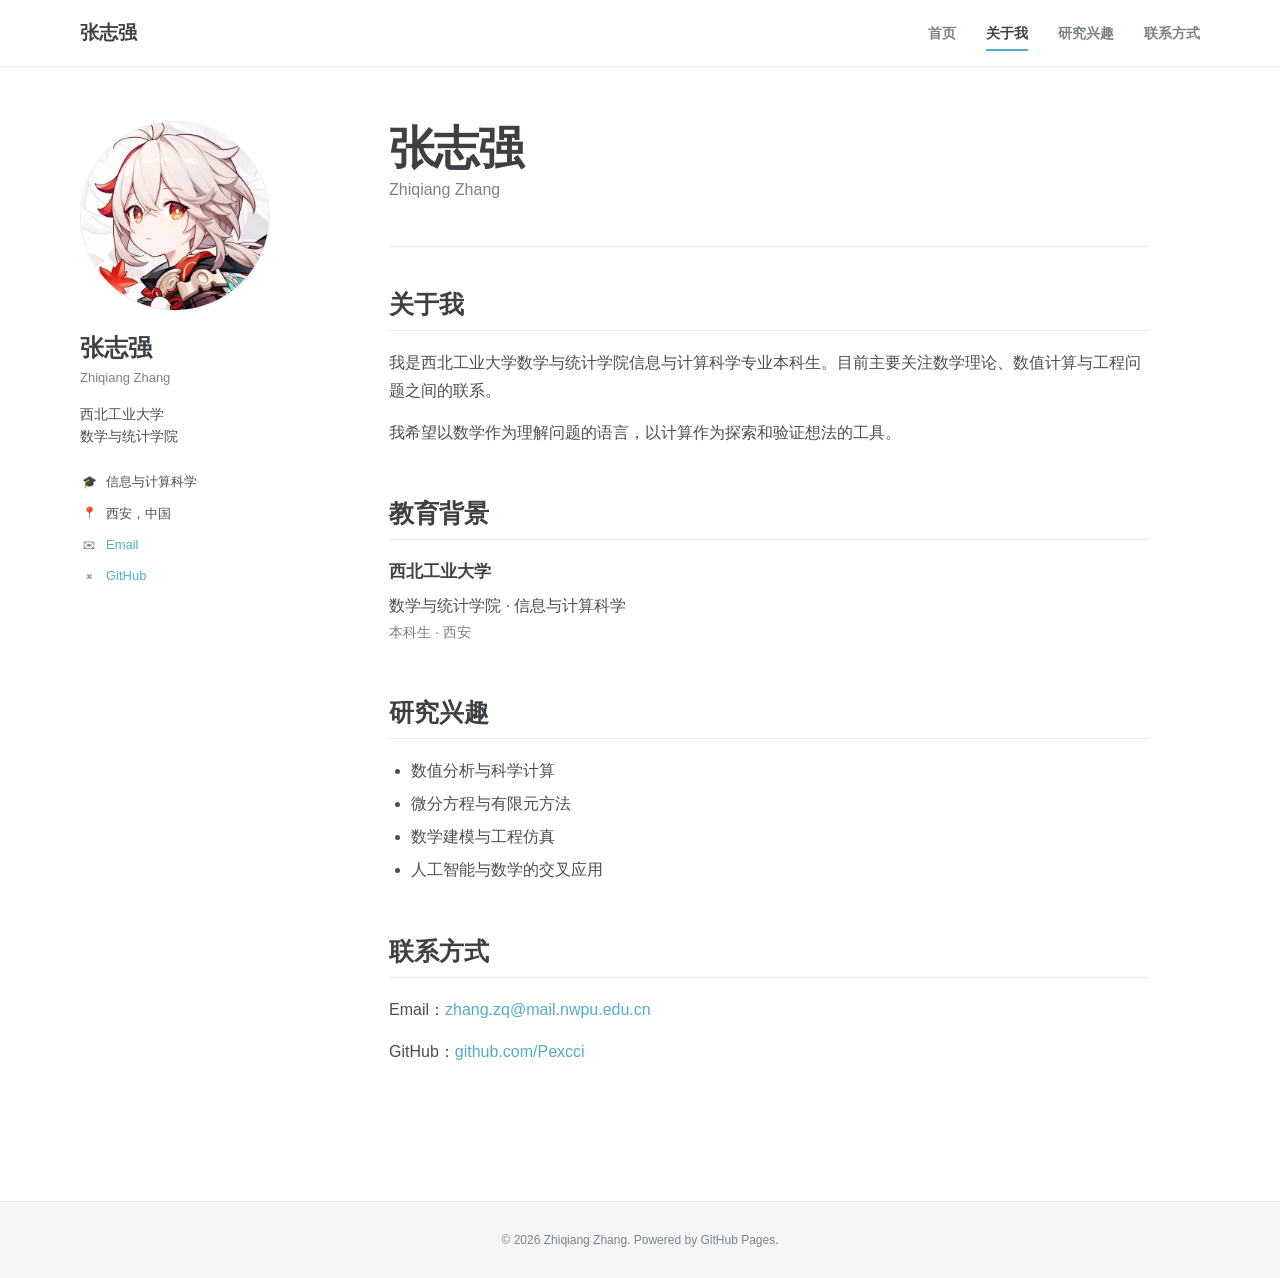
==== commit f2068e98: "Replace profile avatar" ====
--- a/standalone.html
+++ b/standalone.html
@@ -499,7 +499,7 @@
 
     <main class="page" id="main">
       <aside class="sidebar" aria-label="个人资料">
-        <img class="author-avatar" src="[data-uri]" alt="张志强" />
+        <img class="author-avatar" src="[data-uri]" alt="张志强的头像" />
         <div class="author-content">
           <h2>张志强</h2>
           <p class="author-name-en">Zhiqiang Zhang</p>
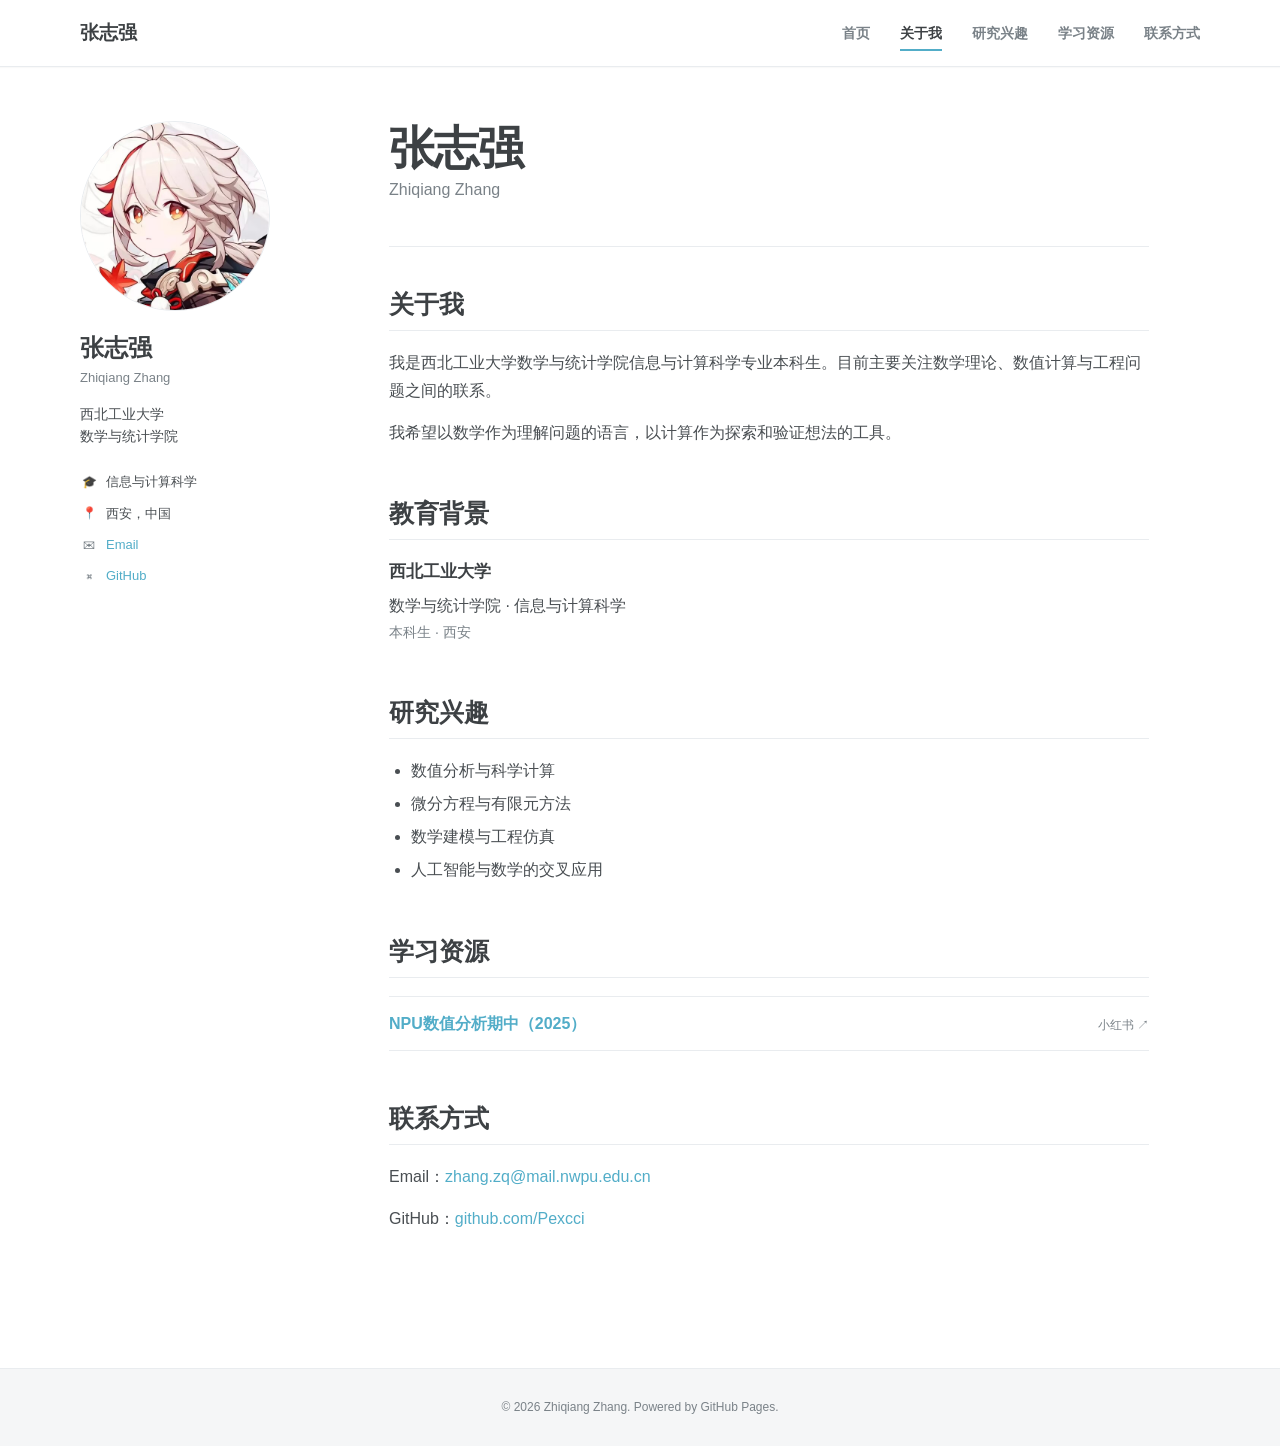
==== commit 06b9ae93: "Add learning resources section" ====
--- a/standalone.html
+++ b/standalone.html
@@ -311,6 +311,34 @@
   font-size: 14px;
 }
 
+.resource-list {
+  padding: 0 !important;
+  list-style: none;
+}
+
+.resource-list li {
+  display: flex;
+  gap: 16px;
+  align-items: baseline;
+  justify-content: space-between;
+  padding: 13px 0;
+  border-bottom: 1px solid var(--border);
+}
+
+.resource-list li:first-child {
+  border-top: 1px solid var(--border);
+}
+
+.resource-list a {
+  font-weight: 600;
+}
+
+.resource-list span {
+  flex: none;
+  color: var(--muted);
+  font-size: 12px;
+}
+
 .site-footer {
   padding: 28px 20px calc(28px + env(safe-area-inset-bottom));
   color: var(--muted);
@@ -469,6 +497,7 @@
   .author-content h2 { font-size: 19px; }
   .author-bio { font-size: 12px; }
   .page-header h1 { font-size: 34px; }
+  .resource-list li { align-items: flex-start; flex-direction: column; gap: 3px; }
 }
 
 @media (prefers-reduced-motion: reduce) {
@@ -492,6 +521,7 @@
           <a href="#top">首页</a>
           <a href="#about">关于我</a>
           <a href="#interests">研究兴趣</a>
+          <a href="#resources">学习资源</a>
           <a href="#contact">联系方式</a>
         </div>
       </nav>
@@ -549,6 +579,18 @@
           </ul>
         </section>
 
+        <section id="resources">
+          <h2>学习资源</h2>
+          <ul class="resource-list">
+            <li>
+              <a href="https://www.xiaohongshu.com/explore/6a2d6a4f000000003502abbe?xsec_token=ABk42w9_3qa2Mjbns6UnB2yxhOGpGcN2S3giscQtUhceo=&amp;xsec_source=pc_user" target="_blank" rel="noreferrer">
+                NPU数值分析期中（2025）
+              </a>
+              <span>小红书 ↗</span>
+            </li>
+          </ul>
+        </section>
+
         <section id="contact">
           <h2>联系方式</h2>
           <p>
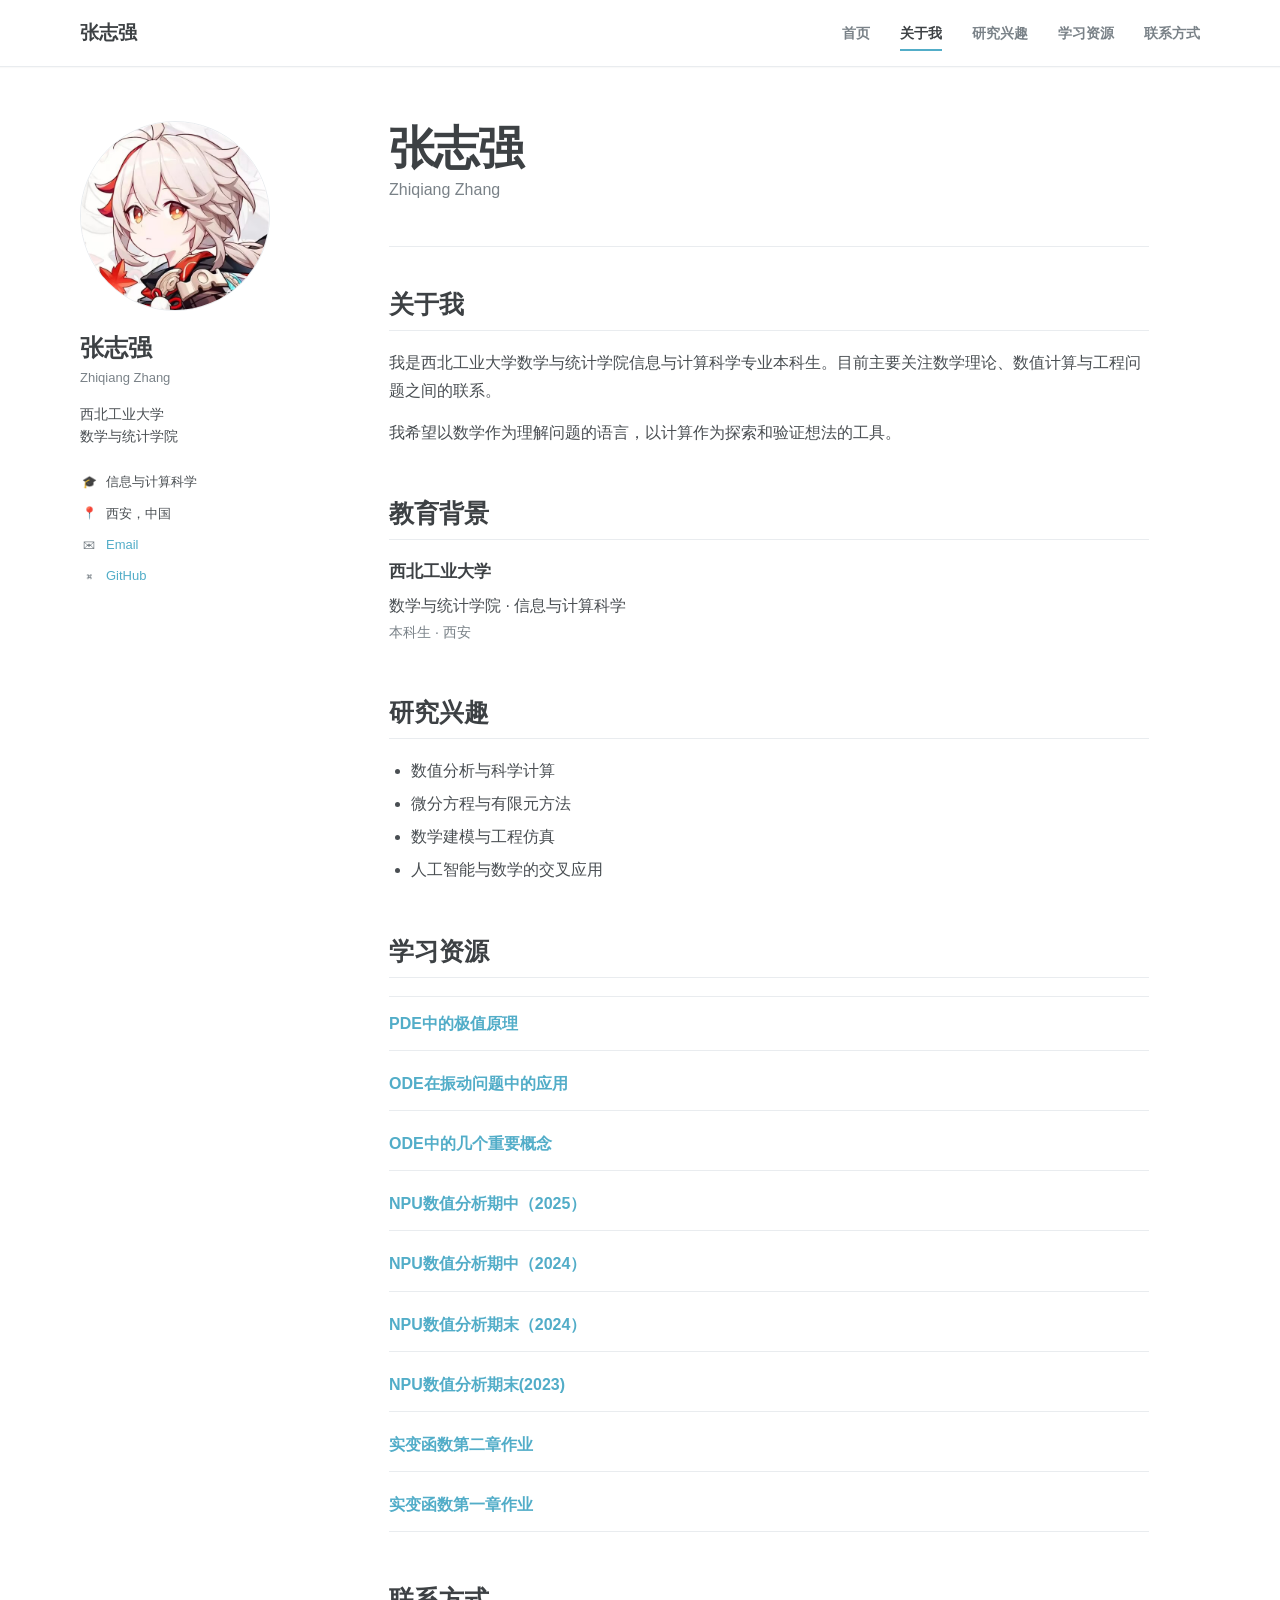
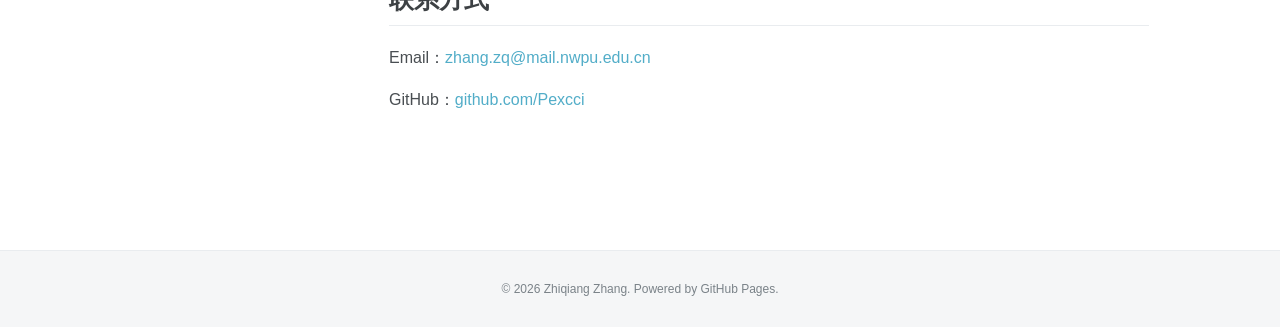
==== commit b44cf6c7: "Add all learning resources" ====
--- a/standalone.html
+++ b/standalone.html
@@ -317,10 +317,6 @@
 }
 
 .resource-list li {
-  display: flex;
-  gap: 16px;
-  align-items: baseline;
-  justify-content: space-between;
   padding: 13px 0;
   border-bottom: 1px solid var(--border);
 }
@@ -331,12 +327,6 @@
 
 .resource-list a {
   font-weight: 600;
-}
-
-.resource-list span {
-  flex: none;
-  color: var(--muted);
-  font-size: 12px;
 }
 
 .site-footer {
@@ -497,7 +487,6 @@
   .author-content h2 { font-size: 19px; }
   .author-bio { font-size: 12px; }
   .page-header h1 { font-size: 34px; }
-  .resource-list li { align-items: flex-start; flex-direction: column; gap: 3px; }
 }
 
 @media (prefers-reduced-motion: reduce) {
@@ -583,10 +572,49 @@
           <h2>学习资源</h2>
           <ul class="resource-list">
             <li>
+              <a href="https://www.xiaohongshu.com/search_result/?keyword=PDE中的极值原理&amp;source=web_search_result_notes" target="_blank" rel="noreferrer">
+                PDE中的极值原理
+              </a>
+            </li>
+            <li>
+              <a href="https://www.xiaohongshu.com/search_result/?keyword=ODE在振动问题中的应用&amp;source=web_search_result_notes" target="_blank" rel="noreferrer">
+                ODE在振动问题中的应用
+              </a>
+            </li>
+            <li>
+              <a href="https://www.xiaohongshu.com/search_result/?keyword=ODE中的几个重要概念&amp;source=web_search_result_notes" target="_blank" rel="noreferrer">
+                ODE中的几个重要概念
+              </a>
+            </li>
+            <li>
               <a href="https://www.xiaohongshu.com/explore/6a2d6a4f000000003502abbe?xsec_token=ABk42w9_3qa2Mjbns6UnB2yxhOGpGcN2S3giscQtUhceo=&amp;xsec_source=pc_user" target="_blank" rel="noreferrer">
                 NPU数值分析期中（2025）
               </a>
-              <span>小红书 ↗</span>
+            </li>
+            <li>
+              <a href="https://www.xiaohongshu.com/search_result/?keyword=NPU数值分析期中（2024）&amp;source=web_search_result_notes" target="_blank" rel="noreferrer">
+                NPU数值分析期中（2024）
+              </a>
+            </li>
+            <li>
+              <a href="https://www.xiaohongshu.com/search_result/?keyword=NPU数值分析期末（2024）&amp;source=web_search_result_notes" target="_blank" rel="noreferrer">
+                NPU数值分析期末（2024）
+              </a>
+            </li>
+            <li>
+              <a href="https://www.xiaohongshu.com/search_result/?keyword=NPU数值分析期末(2023)&amp;source=web_search_result_notes" target="_blank" rel="noreferrer">
+                NPU数值分析期末(2023)
+              </a>
+            </li>
+            <li>
+              <a href="https://www.xiaohongshu.com/search_result/?keyword=实变函数第二章作业&amp;source=web_search_result_notes" target="_blank" rel="noreferrer">
+                实变函数第二章作业
+              </a>
+            </li>
+            <li>
+              <a href="https://www.xiaohongshu.com/search_result/?keyword=实变函数第一章作业&amp;source=web_search_result_notes" target="_blank" rel="noreferrer">
+                实变函数第一章作业
+              </a>
             </li>
           </ul>
         </section>
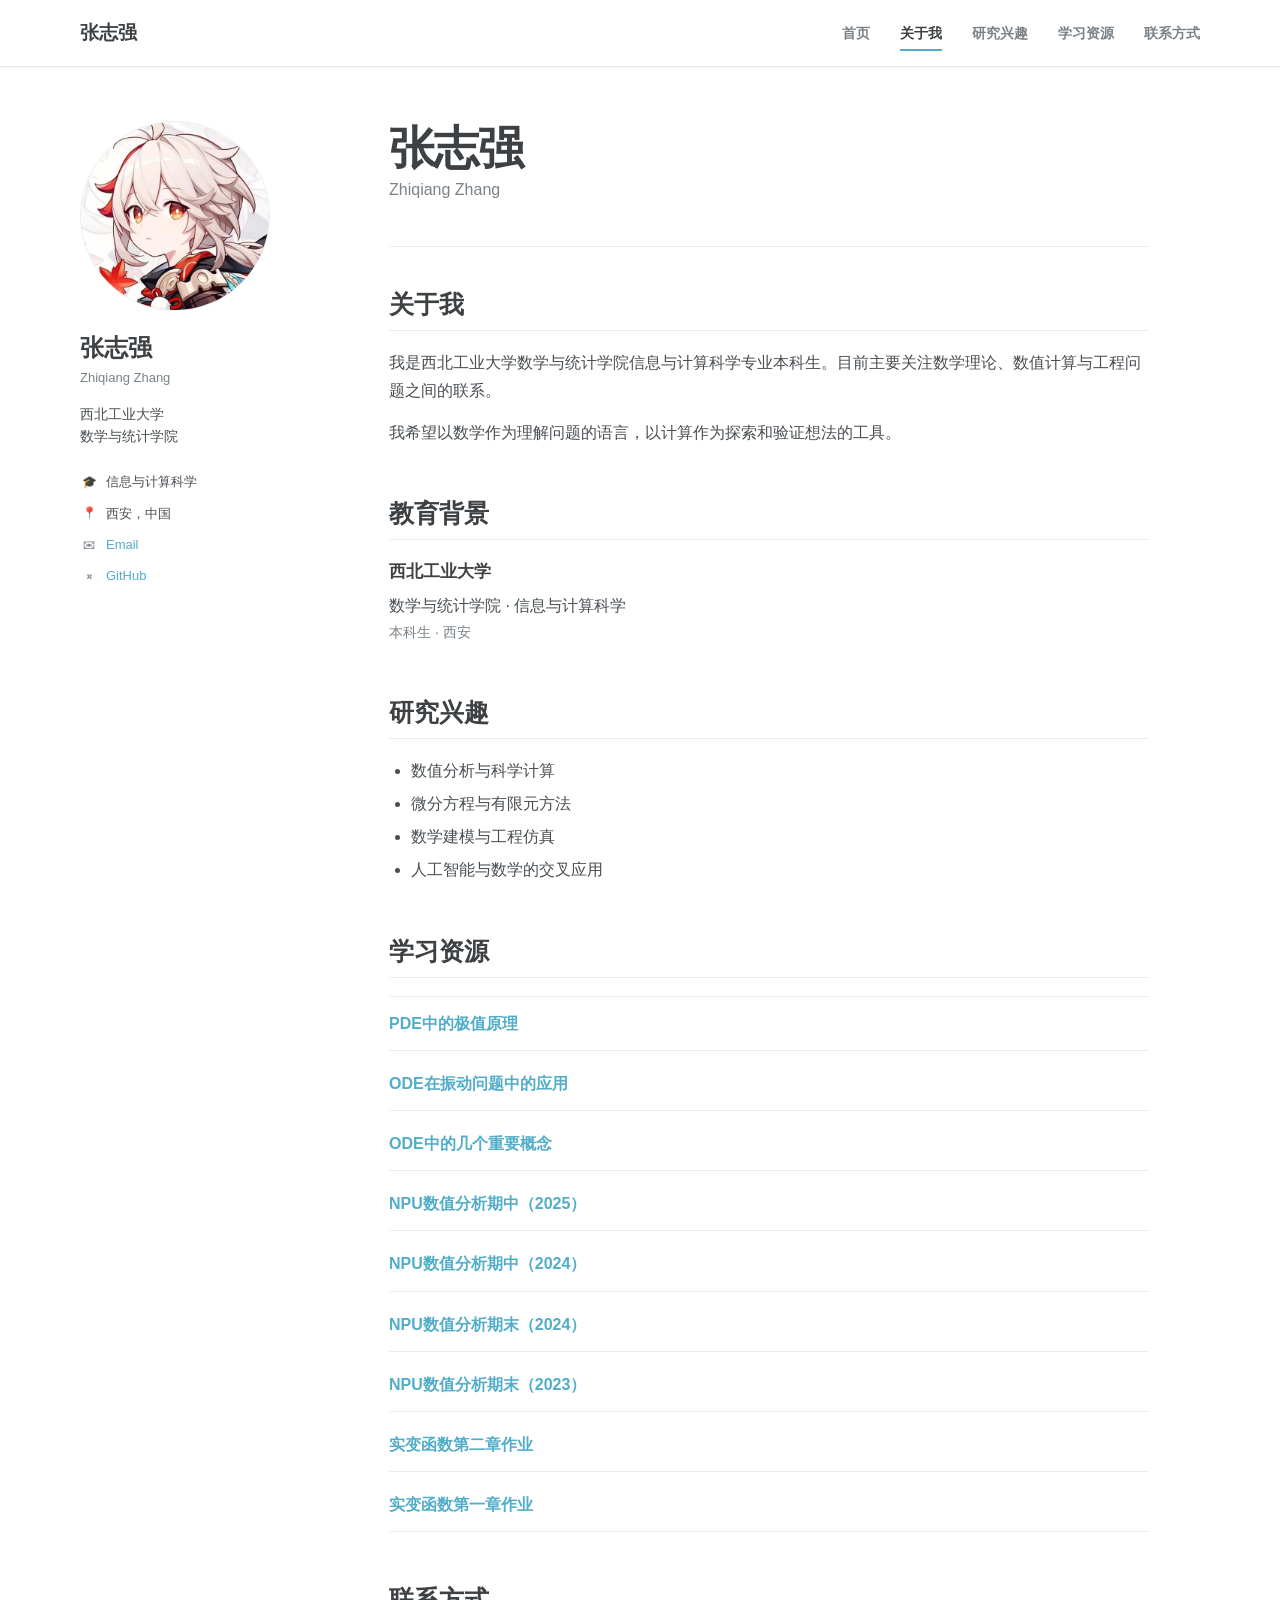
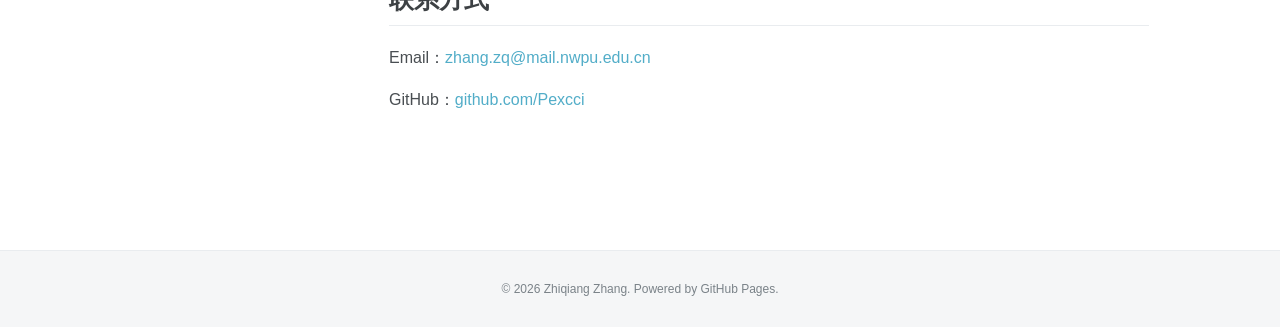
==== commit 8ca7b2d7: "Use Chinese brackets in resource title" ====
--- a/standalone.html
+++ b/standalone.html
@@ -602,8 +602,8 @@
               </a>
             </li>
             <li>
-              <a href="https://www.xiaohongshu.com/search_result/?keyword=NPU数值分析期末(2023)&amp;source=web_search_result_notes" target="_blank" rel="noreferrer">
-                NPU数值分析期末(2023)
+              <a href="https://www.xiaohongshu.com/search_result/?keyword=NPU数值分析期末（2023）&amp;source=web_search_result_notes" target="_blank" rel="noreferrer">
+                NPU数值分析期末（2023）
               </a>
             </li>
             <li>
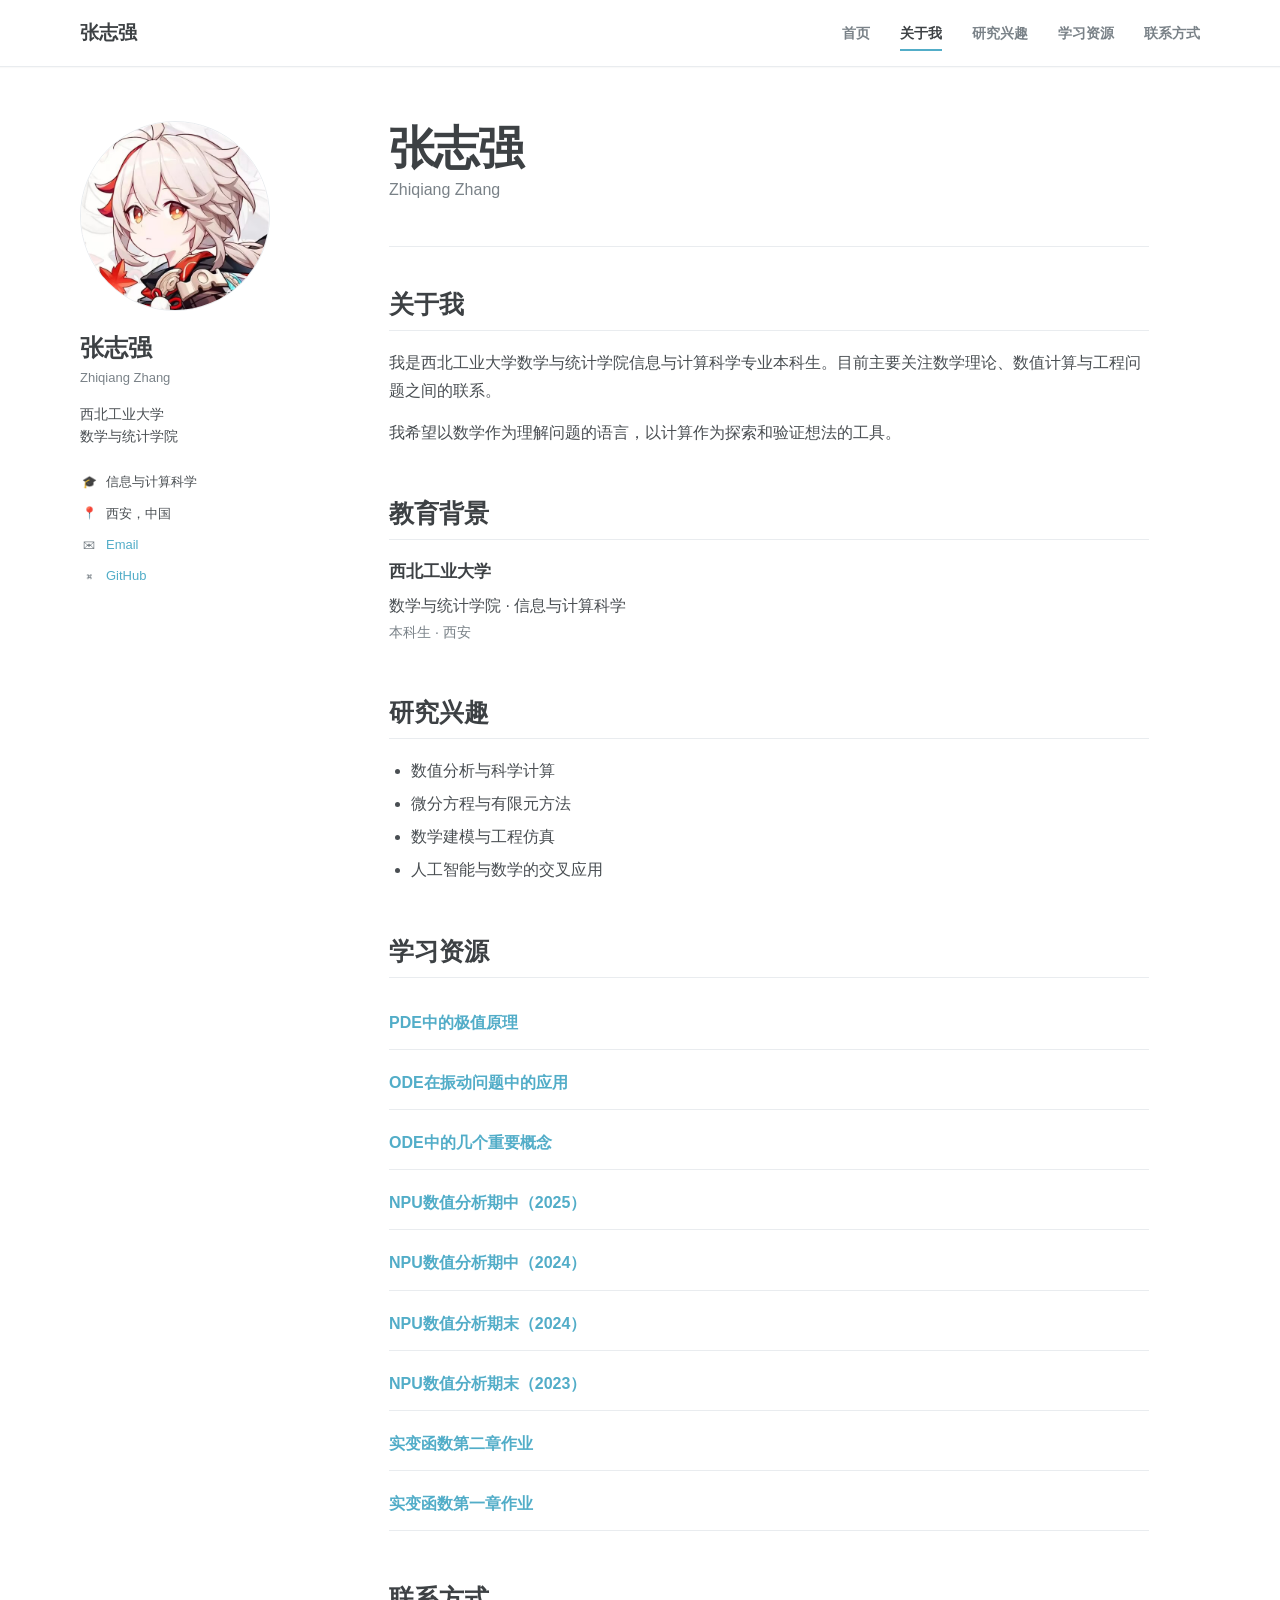
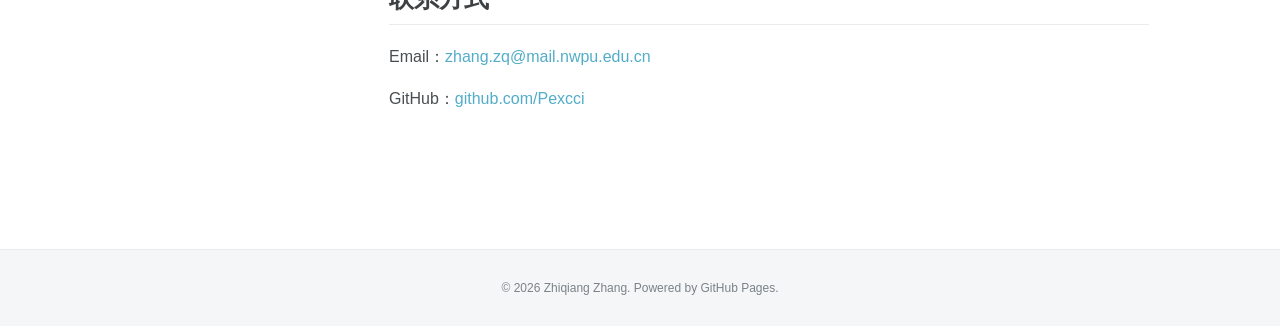
==== commit fd08c76a: "Remove duplicate resource divider" ====
--- a/standalone.html
+++ b/standalone.html
@@ -321,10 +321,6 @@
   border-bottom: 1px solid var(--border);
 }
 
-.resource-list li:first-child {
-  border-top: 1px solid var(--border);
-}
-
 .resource-list a {
   font-weight: 600;
 }
@@ -572,17 +568,17 @@
           <h2>学习资源</h2>
           <ul class="resource-list">
             <li>
-              <a href="https://www.xiaohongshu.com/search_result/?keyword=PDE中的极值原理&amp;source=web_search_result_notes" target="_blank" rel="noreferrer">
+              <a href="https://www.xiaohongshu.com/explore/6a81c0f1000000002202fdb8?xsec_token=ABVVDSC_Yxmw98XbPkKU3cT-LxOrxcHC2kDjVQnd2-SQU=&amp;xsec_source=pc_user" target="_blank" rel="noreferrer">
                 PDE中的极值原理
               </a>
             </li>
             <li>
-              <a href="https://www.xiaohongshu.com/search_result/?keyword=ODE在振动问题中的应用&amp;source=web_search_result_notes" target="_blank" rel="noreferrer">
+              <a href="https://www.xiaohongshu.com/explore/6a7852f9000000002c006155?xsec_token=ABCHBkfo8jTHSUKE0X6fv8lLbWGMFRFav4lQDmKH9yQ_s=&amp;xsec_source=pc_user" target="_blank" rel="noreferrer">
                 ODE在振动问题中的应用
               </a>
             </li>
             <li>
-              <a href="https://www.xiaohongshu.com/search_result/?keyword=ODE中的几个重要概念&amp;source=web_search_result_notes" target="_blank" rel="noreferrer">
+              <a href="https://www.xiaohongshu.com/explore/6a75d3700000000033035fe3?xsec_token=ABWzwEDPWdgGjqtRFrCiYt2DD2BnlLBh0tCaa26vK7mYs=&amp;xsec_source=pc_user" target="_blank" rel="noreferrer">
                 ODE中的几个重要概念
               </a>
             </li>
@@ -592,27 +588,27 @@
               </a>
             </li>
             <li>
-              <a href="https://www.xiaohongshu.com/search_result/?keyword=NPU数值分析期中（2024）&amp;source=web_search_result_notes" target="_blank" rel="noreferrer">
+              <a href="https://www.xiaohongshu.com/explore/6a2d68fa000000003503053f?xsec_token=ABk42w9_3qa2Mjbns6UnB2y2A_GQxzQHav5mD6D9Do7UQ=&amp;xsec_source=pc_user" target="_blank" rel="noreferrer">
                 NPU数值分析期中（2024）
               </a>
             </li>
             <li>
-              <a href="https://www.xiaohongshu.com/search_result/?keyword=NPU数值分析期末（2024）&amp;source=web_search_result_notes" target="_blank" rel="noreferrer">
+              <a href="https://www.xiaohongshu.com/explore/6a2d63210000000022027649?xsec_token=ABk42w9_3qa2Mjbns6UnB2y4JY3LomFCDNKmpt_P0rywo=&amp;xsec_source=pc_user" target="_blank" rel="noreferrer">
                 NPU数值分析期末（2024）
               </a>
             </li>
             <li>
-              <a href="https://www.xiaohongshu.com/search_result/?keyword=NPU数值分析期末（2023）&amp;source=web_search_result_notes" target="_blank" rel="noreferrer">
+              <a href="https://www.xiaohongshu.com/explore/6a0350f2000000003503a087?xsec_token=ABKCleoCKhTRG6PHSp49fuGyp6nQXC6x2Q1Bc5bElRu6U=&amp;xsec_source=pc_user" target="_blank" rel="noreferrer">
                 NPU数值分析期末（2023）
               </a>
             </li>
             <li>
-              <a href="https://www.xiaohongshu.com/search_result/?keyword=实变函数第二章作业&amp;source=web_search_result_notes" target="_blank" rel="noreferrer">
+              <a href="https://www.xiaohongshu.com/explore/69d383d60000000023013a4c?xsec_token=ABsl5JYBFFWLkAsLMcCXubapgxtsEkmGj_SzWrrrYaVGA=&amp;xsec_source=pc_user" target="_blank" rel="noreferrer">
                 实变函数第二章作业
               </a>
             </li>
             <li>
-              <a href="https://www.xiaohongshu.com/search_result/?keyword=实变函数第一章作业&amp;source=web_search_result_notes" target="_blank" rel="noreferrer">
+              <a href="https://www.xiaohongshu.com/explore/69ce838a000000001b0025ef?xsec_token=ABKqzrdD-iMAwFNTlMuUis1il6ylaIlx0Ips7P5q1yj54=&amp;xsec_source=pc_user" target="_blank" rel="noreferrer">
                 实变函数第一章作业
               </a>
             </li>
@@ -672,6 +668,32 @@
 
   document.querySelector("#year").textContent = new Date().getFullYear();
 
+  const resourceList = document.querySelector(".resource-list");
+  if (resourceList) {
+    fetch(`./resources.json?v=${Date.now()}`, { cache: "no-store" })
+      .then((response) => {
+        if (!response.ok) throw new Error("Resource data unavailable");
+        return response.json();
+      })
+      .then((resources) => {
+        if (!Array.isArray(resources) || resources.length === 0) return;
+        const fragment = document.createDocumentFragment();
+        resources.forEach((resource) => {
+          if (!resource?.title || !resource?.url) return;
+          const item = document.createElement("li");
+          const link = document.createElement("a");
+          link.href = resource.url;
+          link.target = "_blank";
+          link.rel = "noreferrer";
+          link.textContent = resource.title;
+          item.append(link);
+          fragment.append(item);
+        });
+        if (fragment.childElementCount > 0) resourceList.replaceChildren(fragment);
+      })
+      .catch(() => {});
+  }
+
   if ("serviceWorker" in navigator && location.protocol.startsWith("http")) {
     window.addEventListener("load", () => navigator.serviceWorker.register("./sw.js").catch(() => {}));
   }
